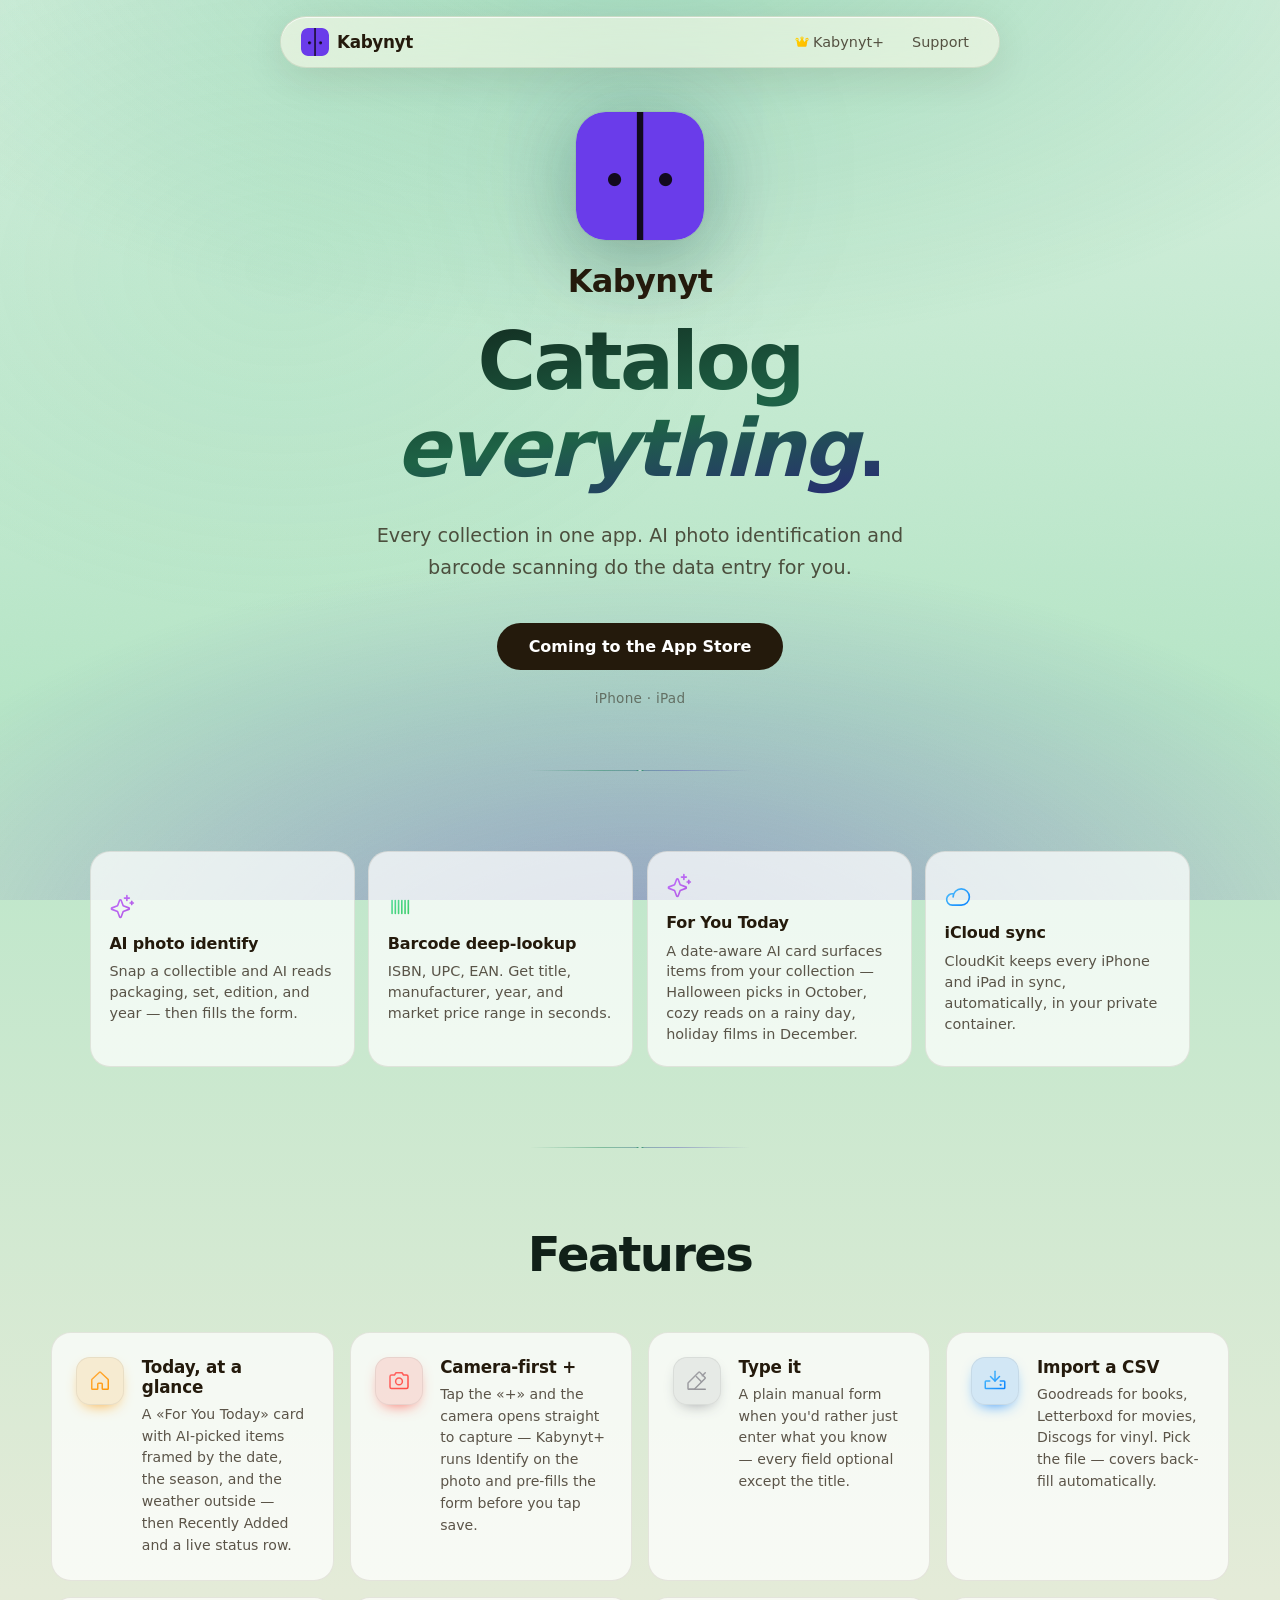
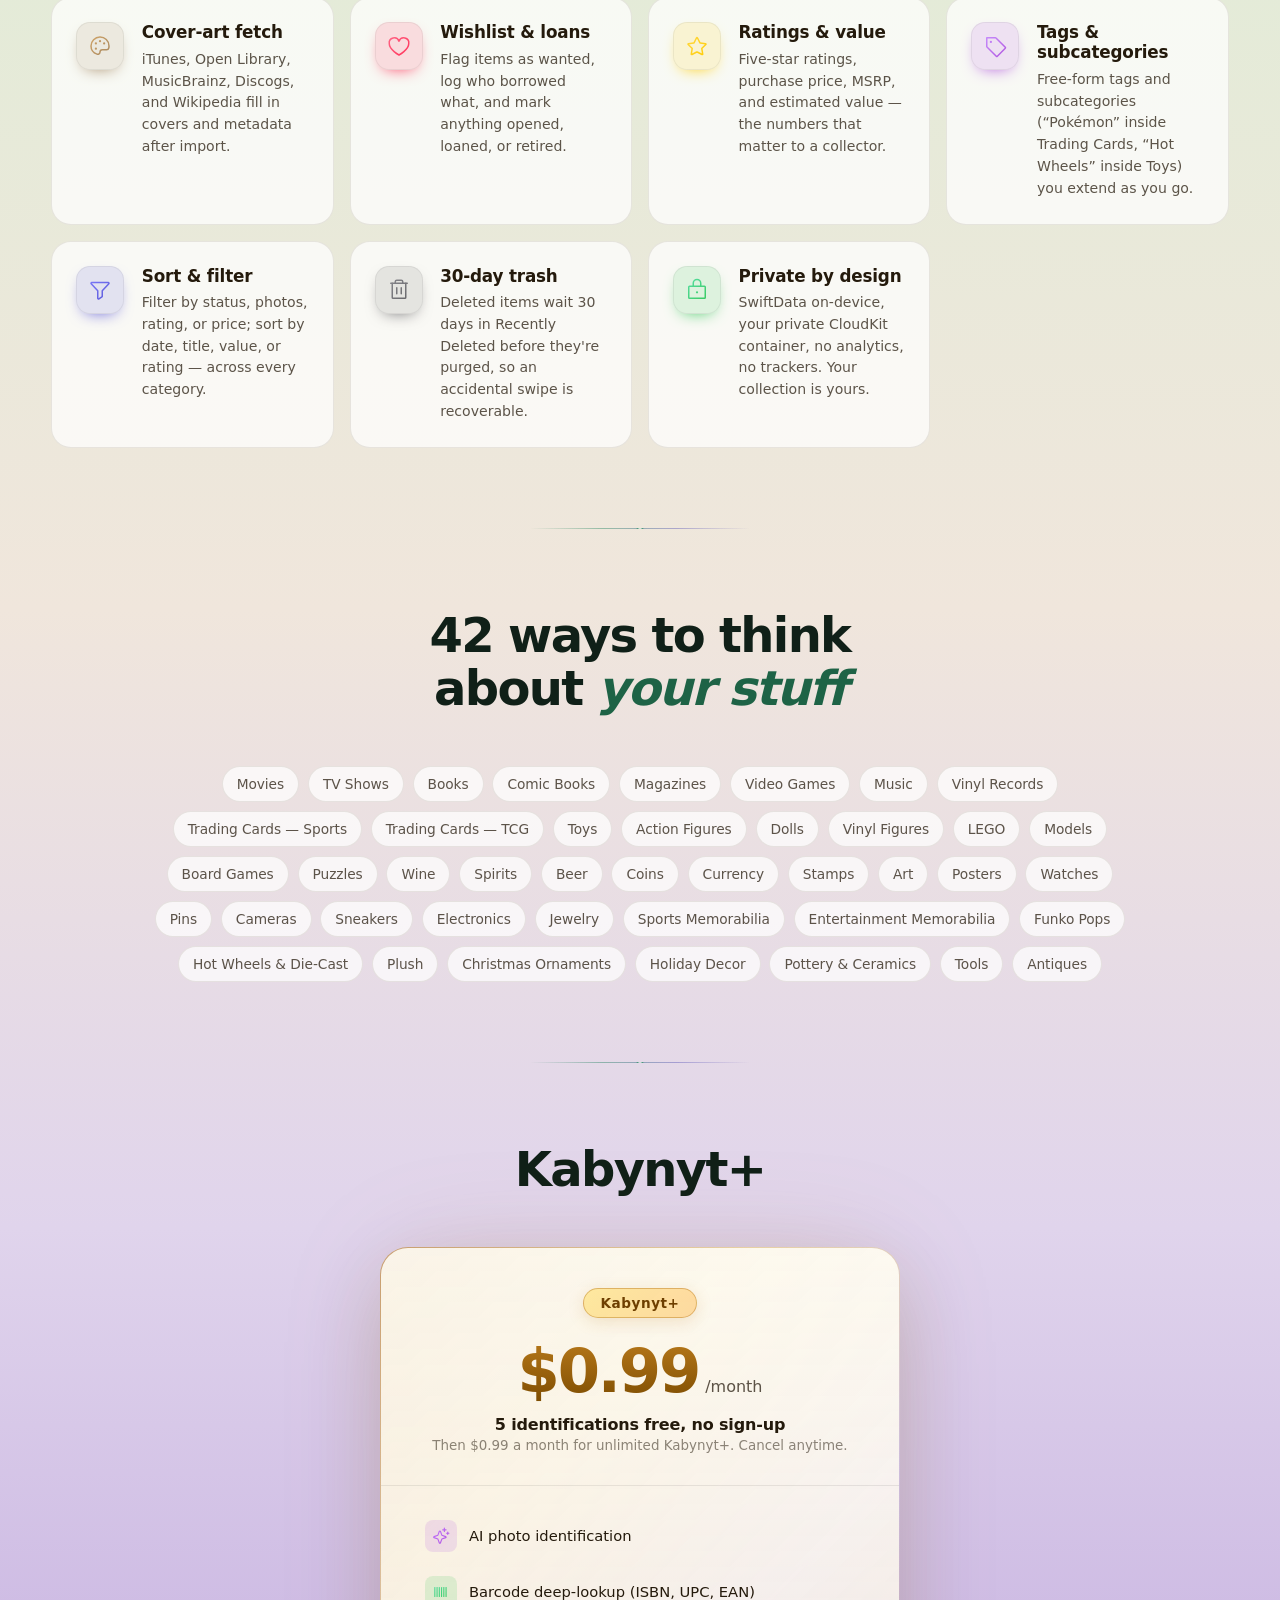
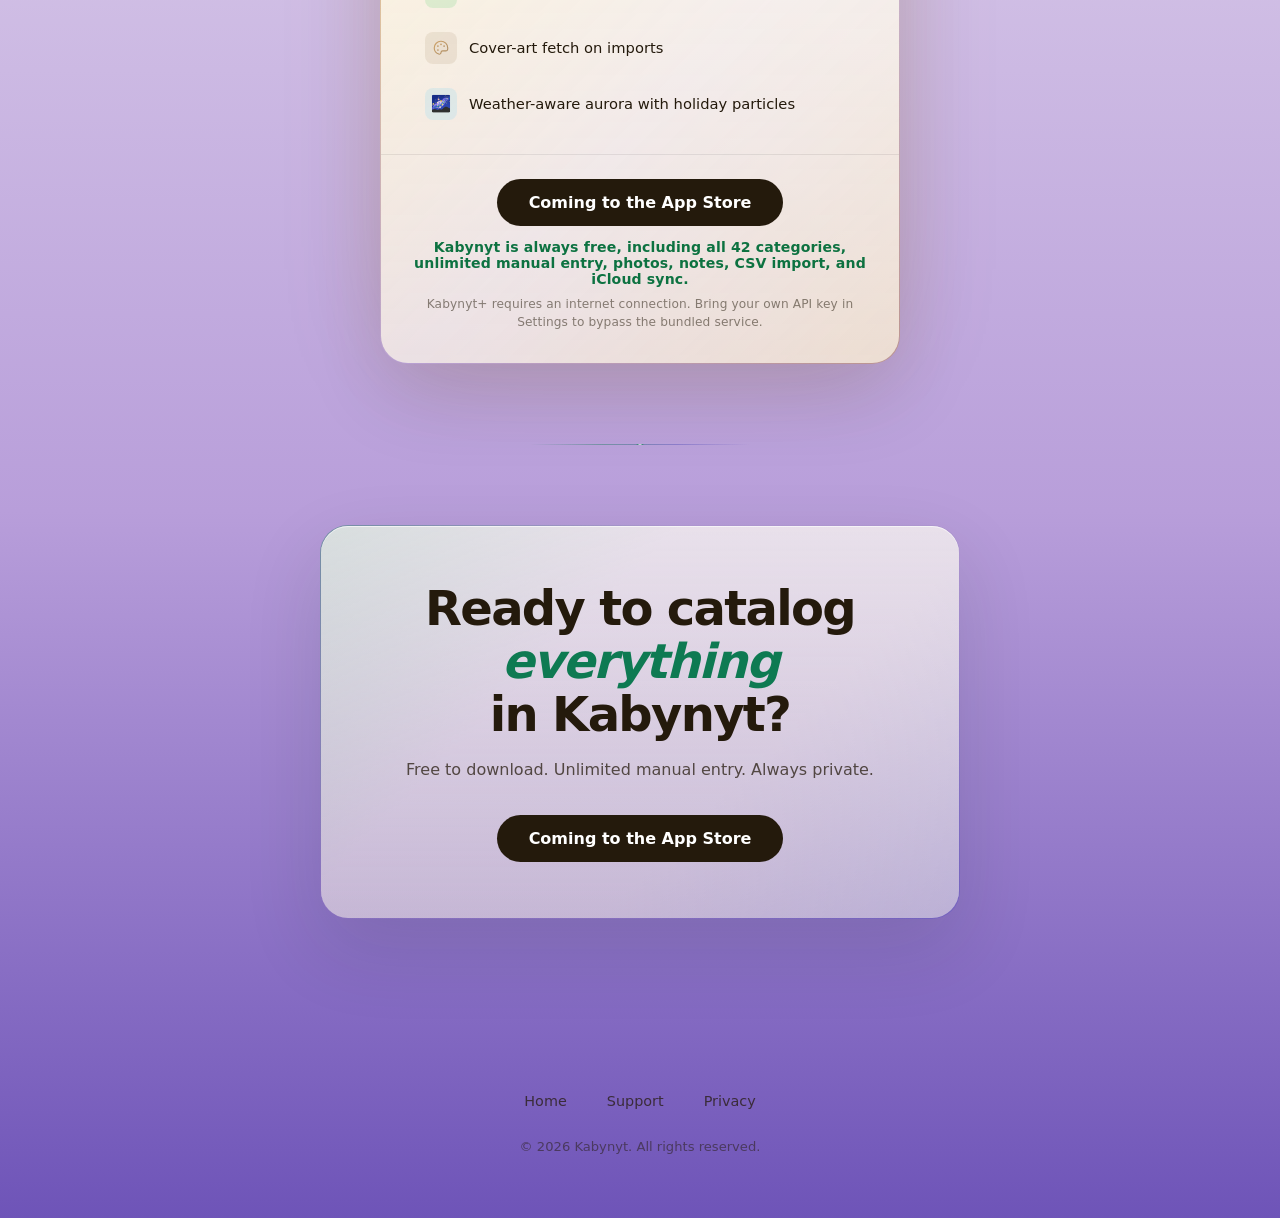
==== index.html @ a432d16b "Security: tighten CSP and add security.txt - CSP gains frame-ancestors 'none' (clickjacking) and   u" ====
<!DOCTYPE html>
<html lang="en">
<head>
    <meta charset="UTF-8">
    <meta name="viewport" content="width=device-width, initial-scale=1.0, viewport-fit=cover">
    <meta http-equiv="Content-Security-Policy" content="default-src 'self'; script-src 'self'; style-src 'self' 'unsafe-inline'; img-src 'self' data:; manifest-src 'self'; base-uri 'self'; form-action 'none'; object-src 'none'; frame-ancestors 'none'; upgrade-insecure-requests">
    <title>Kabynyt &middot; Universal Collectibles Tracker</title>
    <meta name="description" content="Catalog everything &mdash; trading cards, books, movies, wine, LEGO, watches, coins &mdash; in one app. AI photo identification, barcode scanning, iCloud sync across iPhone and iPad.">
    <meta property="og:type" content="website">
    <meta property="og:url" content="https://kabynyt.com/">
    <meta property="og:title" content="Kabynyt &middot; Universal Collectibles Tracker">
    <meta property="og:description" content="Catalog everything &mdash; trading cards, books, movies, wine, LEGO, watches, coins &mdash; in one app. AI photo identification, barcode scanning, iCloud sync across iPhone and iPad.">
    <meta property="og:image" content="https://kabynyt.com/assets/AppIcon.png">
    <meta property="og:locale" content="en_US">
    <meta name="twitter:card" content="summary_large_image">
    <meta name="twitter:title" content="Kabynyt &middot; Universal Collectibles Tracker">
    <meta name="twitter:description" content="Catalog everything &mdash; trading cards, books, movies, wine, LEGO, watches, coins &mdash; in one app.">
    <meta name="twitter:image" content="https://kabynyt.com/assets/AppIcon.png">
    <link rel="canonical" href="https://kabynyt.com/">
    <meta name="theme-color" content="#0a1838" media="(prefers-color-scheme: dark)">
    <meta name="theme-color" content="#f3ecde" media="(prefers-color-scheme: light)">
    <link rel="icon" type="image/png" sizes="32x32" href="/assets/favicon-32.png?v=5">
    <link rel="icon" type="image/png" sizes="16x16" href="/assets/favicon-16.png?v=5">
    <link rel="apple-touch-icon" sizes="180x180" href="/assets/favicon-180.png?v=5">
    <link rel="shortcut icon" href="/favicon.ico?v=5">
    <link rel="icon" type="image/png" sizes="512x512" href="/assets/favicon-512.png?v=5">
    <link rel="manifest" href="/manifest.json">
    <meta name="referrer" content="strict-origin-when-cross-origin">

    <link rel="stylesheet" href="/styles.css?v=5">
    <script type="application/ld+json">
    {
        "@context": "https://schema.org",
        "@type": "SoftwareApplication",
        "name": "Kabynyt",
        "applicationCategory": "UtilitiesApplication",
        "operatingSystem": "iOS 26",
        "offers": [
            {
                "@type": "Offer",
                "price": "0",
                "priceCurrency": "USD",
                "description": "Free tier with unlimited manual entry, 42 categories, photos, notes, CSV import, and iCloud sync"
            },
            {
                "@type": "Offer",
                "price": "0.99",
                "priceCurrency": "USD",
                "priceSpecification": {
                    "@type": "UnitPriceSpecification",
                    "billingDuration": "P1M"
                },
                "description": "Kabynyt+: unlimited AI photo identification and barcode deep-lookup"
            }
        ],
        "description": "Universal collectibles inventory tracker. Catalog everything &mdash; trading cards, books, movies, wine, LEGO, watches, coins &mdash; in one app, with AI photo identification, barcode deep-lookup, and iCloud sync.",
        "url": "https://kabynyt.com/",
        "image": "https://kabynyt.com/assets/AppIcon.png",
        "author": {
            "@type": "Person",
            "name": "Gregory Yuzik"
        },
        "inLanguage": "en"
    }
    </script>
</head>
<body>

<a href="#main" class="skip-link">Skip to content</a>

<!-- Nav -->
<header class="nav-wrap">
    <nav class="glass nav-bar" aria-label="Primary">
        <a href="/" class="nav-brand">
            <img src="/assets/AppIcon.png?v=5" alt="Kabynyt" class="nav-icon" width="28" height="28">
            <span>Kabynyt</span>
        </a>
        <div class="nav-links">
            <a href="#pricing" data-icon="crown">Kabynyt+</a>
            <a href="/support.html">Support</a>
        </div>
    </nav>
</header>

<main id="main">

<!-- Hero -->
<section class="hero" aria-labelledby="hero-title">
    <div class="hero-inner">
        <img src="/assets/AppIcon.png?v=5" alt="" class="hero-icon fade-up" style="--i:0" width="128" height="128" fetchpriority="high">
        <p class="hero-wordmark fade-up" style="--i:1">Kabynyt</p>
        <h1 id="hero-title" class="fade-up" style="--i:2">Catalog <em>everything</em>.</h1>
        <p class="hero-sub fade-up" style="--i:3">Every collection in one app. AI photo identification and barcode scanning do the data entry for you.</p>
        <span class="glass-btn fade-up" style="--i:4" role="text" aria-label="Coming soon to the App Store">Coming to the App Store</span>
        <p class="hero-devices fade-up" style="--i:5">iPhone &middot; iPad</p>
    </div>
</section>

<hr class="divider" aria-hidden="true">

<!-- Highlights -->
<section class="section whats-new" aria-label="Highlights">
    <div class="wrap">
        <div class="whats-new-grid">
            <div class="glass wn-card fade-up" style="--i:0">
                <span class="wn-icon" style="--c:#af52de" aria-hidden="true">✨</span>
                <h3>AI photo identify</h3>
                <p>Snap a collectible and AI reads packaging, set, edition, and year &mdash; then fills the form.</p>
            </div>
            <div class="glass wn-card fade-up" style="--i:1">
                <span class="wn-icon" style="--c:#34c759" aria-hidden="true">📊</span>
                <h3>Barcode deep-lookup</h3>
                <p>ISBN, UPC, EAN. Get title, manufacturer, year, and market price range in seconds.</p>
            </div>
            <div class="glass wn-card fade-up" style="--i:2">
                <span class="wn-icon" style="--c:#af52de" aria-hidden="true">✨</span>
                <h3>For You Today</h3>
                <p>A date-aware AI card surfaces items from your collection &mdash; Halloween picks in October, cozy reads on a rainy day, holiday films in December.</p>
            </div>
            <div class="glass wn-card fade-up" style="--i:3">
                <span class="wn-icon" style="--c:#5ac8fa" aria-hidden="true">☁️</span>
                <h3>iCloud sync</h3>
                <p>CloudKit keeps every iPhone and iPad in sync, automatically, in your private container.</p>
            </div>
        </div>
    </div>
</section>

<hr class="divider" aria-hidden="true">

<!-- Features -->
<section class="section" id="features" aria-labelledby="features-title">
    <div class="wrap">
        <div class="sec-head fade-up">
            <h2 id="features-title" class="sec-title">Features</h2>
        </div>
        <div class="features-grid">
            <div class="glass feature-card fade-up" style="--i:0">
                <span class="feature-icon" style="--c:#ff9500;--bg:rgba(255,149,0,.14)" aria-hidden="true">🏠</span>
                <div class="feature-text">
                    <h3>Today, at a glance</h3>
                    <p>A &laquo;For You Today&raquo; card with AI-picked items framed by the date, the season, and the weather outside &mdash; then Recently Added and a live status row.</p>
                </div>
            </div>
            <div class="glass feature-card fade-up" style="--i:1">
                <span class="feature-icon" style="--c:#ff453a;--bg:rgba(255,69,58,.14)" aria-hidden="true">📸</span>
                <div class="feature-text">
                    <h3>Camera-first +</h3>
                    <p>Tap the &laquo;+&raquo; and the camera opens straight to capture &mdash; Kabynyt+ runs Identify on the photo and pre-fills the form before you tap save.</p>
                </div>
            </div>
            <div class="glass feature-card fade-up" style="--i:2">
                <span class="feature-icon" style="--c:#8e8e93;--bg:rgba(142,142,147,.14)" aria-hidden="true">✏️</span>
                <div class="feature-text">
                    <h3>Type it</h3>
                    <p>A plain manual form when you'd rather just enter what you know &mdash; every field optional except the title.</p>
                </div>
            </div>
            <div class="glass feature-card fade-up" style="--i:3">
                <span class="feature-icon" style="--c:#007aff;--bg:rgba(0,122,255,.14)" aria-hidden="true">📥</span>
                <div class="feature-text">
                    <h3>Import a CSV</h3>
                    <p>Goodreads for books, Letterboxd for movies, Discogs for vinyl. Pick the file &mdash; covers back-fill automatically.</p>
                </div>
            </div>
            <div class="glass feature-card fade-up" style="--i:4">
                <span class="feature-icon" style="--c:#a2845e;--bg:rgba(162,132,94,.14)" aria-hidden="true">🎨</span>
                <div class="feature-text">
                    <h3>Cover-art fetch</h3>
                    <p>iTunes, Open Library, MusicBrainz, Discogs, and Wikipedia fill in covers and metadata after import.</p>
                </div>
            </div>
            <div class="glass feature-card fade-up" style="--i:5">
                <span class="feature-icon" style="--c:#ff2d55;--bg:rgba(255,45,85,.14)" aria-hidden="true">❤️</span>
                <div class="feature-text">
                    <h3>Wishlist &amp; loans</h3>
                    <p>Flag items as wanted, log who borrowed what, and mark anything opened, loaned, or retired.</p>
                </div>
            </div>
            <div class="glass feature-card fade-up" style="--i:6">
                <span class="feature-icon" style="--c:#ffcc00;--bg:rgba(255,204,0,.14)" aria-hidden="true">⭐</span>
                <div class="feature-text">
                    <h3>Ratings &amp; value</h3>
                    <p>Five-star ratings, purchase price, MSRP, and estimated value &mdash; the numbers that matter to a collector.</p>
                </div>
            </div>
            <div class="glass feature-card fade-up" style="--i:7">
                <span class="feature-icon" style="--c:#af52de;--bg:rgba(175,82,222,.14)" aria-hidden="true">🏷️</span>
                <div class="feature-text">
                    <h3>Tags &amp; subcategories</h3>
                    <p>Free-form tags and subcategories (&ldquo;Pok&eacute;mon&rdquo; inside Trading Cards, &ldquo;Hot Wheels&rdquo; inside Toys) you extend as you go.</p>
                </div>
            </div>
            <div class="glass feature-card fade-up" style="--i:8">
                <span class="feature-icon" style="--c:#5856d6;--bg:rgba(88,86,214,.14)" aria-hidden="true">🔍</span>
                <div class="feature-text">
                    <h3>Sort &amp; filter</h3>
                    <p>Filter by status, photos, rating, or price; sort by date, title, value, or rating &mdash; across every category.</p>
                </div>
            </div>
            <div class="glass feature-card fade-up" style="--i:9">
                <span class="feature-icon" style="--c:#636366;--bg:rgba(99,99,102,.14)" aria-hidden="true">🗑️</span>
                <div class="feature-text">
                    <h3>30-day trash</h3>
                    <p>Deleted items wait 30 days in Recently Deleted before they're purged, so an accidental swipe is recoverable.</p>
                </div>
            </div>
            <div class="glass feature-card fade-up" style="--i:10">
                <span class="feature-icon" style="--c:#34c759;--bg:rgba(52,199,89,.14)" aria-hidden="true">🔐</span>
                <div class="feature-text">
                    <h3>Private by design</h3>
                    <p>SwiftData on-device, your private CloudKit container, no analytics, no trackers. Your collection is yours.</p>
                </div>
            </div>
        </div>
    </div>
</section>

<hr class="divider" aria-hidden="true">

<!-- Categories -->
<section class="section" aria-labelledby="categories-title">
    <div class="wrap">
        <div class="sec-head fade-up">
            <h2 id="categories-title" class="sec-title">42 ways to think about <em>your stuff</em></h2>
        </div>
        <div class="categories fade-up" aria-label="Supported collectible categories">
            <span class="category-chip">Movies</span>
            <span class="category-chip">TV Shows</span>
            <span class="category-chip">Books</span>
            <span class="category-chip">Comic Books</span>
            <span class="category-chip">Magazines</span>
            <span class="category-chip">Video Games</span>
            <span class="category-chip">Music</span>
            <span class="category-chip">Vinyl Records</span>
            <span class="category-chip">Trading Cards &mdash; Sports</span>
            <span class="category-chip">Trading Cards &mdash; TCG</span>
            <span class="category-chip">Toys</span>
            <span class="category-chip">Action Figures</span>
            <span class="category-chip">Dolls</span>
            <span class="category-chip">Vinyl Figures</span>
            <span class="category-chip">LEGO</span>
            <span class="category-chip">Models</span>
            <span class="category-chip">Board Games</span>
            <span class="category-chip">Puzzles</span>
            <span class="category-chip">Wine</span>
            <span class="category-chip">Spirits</span>
            <span class="category-chip">Beer</span>
            <span class="category-chip">Coins</span>
            <span class="category-chip">Currency</span>
            <span class="category-chip">Stamps</span>
            <span class="category-chip">Art</span>
            <span class="category-chip">Posters</span>
            <span class="category-chip">Watches</span>
            <span class="category-chip">Pins</span>
            <span class="category-chip">Cameras</span>
            <span class="category-chip">Sneakers</span>
            <span class="category-chip">Electronics</span>
            <span class="category-chip">Jewelry</span>
            <span class="category-chip">Sports Memorabilia</span>
            <span class="category-chip">Entertainment Memorabilia</span>
            <span class="category-chip">Funko Pops</span>
            <span class="category-chip">Hot Wheels &amp; Die-Cast</span>
            <span class="category-chip">Plush</span>
            <span class="category-chip">Christmas Ornaments</span>
            <span class="category-chip">Holiday Decor</span>
            <span class="category-chip">Pottery &amp; Ceramics</span>
            <span class="category-chip">Tools</span>
            <span class="category-chip">Antiques</span>
        </div>
    </div>
</section>

<hr class="divider" aria-hidden="true">

<!-- Pricing -->
<section id="pricing" class="section" aria-labelledby="pricing-title">
    <div class="wrap tc">
        <div class="sec-head fade-up">
            <h2 id="pricing-title" class="sec-title">Kabynyt+</h2>
        </div>
        <div class="glass price-card fade-up">
            <div class="price-head">
                <span class="price-badge">Kabynyt+</span>
                <div class="price-amt"><span class="price-num">$0.99</span><span class="price-per">/month</span></div>
                <p class="price-trial">5 identifications free, no sign-up</p>
                <p class="price-trial-sub">Then $0.99 a month for unlimited Kabynyt+. Cancel anytime.</p>
            </div>
            <ul class="price-list">
                <li style="--i:0"><span class="pl-ico" style="--c:#af52de;--bg:rgba(175,82,222,.15)" aria-hidden="true">✨</span><span>AI photo identification</span></li>
                <li style="--i:1"><span class="pl-ico" style="--c:#34c759;--bg:rgba(52,199,89,.15)" aria-hidden="true">📊</span><span>Barcode deep-lookup (ISBN, UPC, EAN)</span></li>
                <li style="--i:2"><span class="pl-ico" style="--c:#a2845e;--bg:rgba(162,132,94,.15)" aria-hidden="true">🎨</span><span>Cover-art fetch on imports</span></li>
                <li style="--i:3"><span class="pl-ico" style="--c:#5ac8fa;--bg:rgba(90,200,250,.15)" aria-hidden="true">🌌</span><span>Weather-aware aurora with holiday particles</span></li>
            </ul>
            <div class="price-foot">
                <span class="glass-btn" role="text" aria-label="Coming soon to the App Store">Coming to the App Store</span>
                <p class="price-note">Kabynyt is always free, including all 42 categories, unlimited manual entry, photos, notes, CSV import, and iCloud sync.</p>
                <p class="price-fineprint">Kabynyt+ requires an internet connection. Bring your own API key in Settings to bypass the bundled service.</p>
            </div>
        </div>
    </div>
</section>

<hr class="divider" aria-hidden="true">

<!-- Bottom CTA -->
<section class="bottom-cta" aria-label="Get Kabynyt">
    <div class="wrap">
        <div class="cta-panel fade-up">
            <h2>Ready to catalog <em>everything</em> in Kabynyt?</h2>
            <p>Free to download. Unlimited manual entry. Always private.</p>
            <span class="glass-btn" role="text" aria-label="Coming soon to the App Store">Coming to the App Store</span>
        </div>
    </div>
</section>

</main>

<!-- Footer -->
<footer class="foot">
    <div class="wrap tc">
        <div class="foot-links">
            <a href="/">Home</a>
            <a href="/support.html">Support</a>
            <a href="/privacy.html">Privacy</a>
        </div>
        <p class="foot-copy">&copy; 2026 Kabynyt. All rights reserved.</p>
    </div>
</footer>

<script src="/reveal.js?v=5"></script>
<script src="/icons.js?v=5"></script>
</body>
</html>
---- styles.css ----
/* ═══════════════════════════════════════════
   KLOSYT — Aurora Glass
   Dark navy base + one static gradient halo at the top and a single
   fixed aurora wash behind content. Pure gradients (no filter:blur,
   no animation) — GPU-cheap and safe for iOS Safari scroll. Only the
   nav uses backdrop-filter; stacking many was what broke iOS
   compositor in PR #62/#63.
   ═══════════════════════════════════════════ */

*,*::before,*::after{margin:0;padding:0;box-sizing:border-box}

:root{
    --panel:rgba(255,255,255,.045);
    --panel-hover:rgba(255,255,255,.085);
    --border:rgba(255,255,255,.1);
    --border-hover:rgba(255,255,255,.22);
    --text-1:#fff;
    --text-2:rgba(255,255,255,.78);
    --text-3:rgba(255,255,255,.55);
    --accent-color:#5be0a8;
    --accent-warm:#6e48d6;
    --radius:20px;
    --radius-lg:28px;
    --ease:cubic-bezier(.16,1,.3,1);
    /* SF Pro Display for marketing-scale titles so the site reads as a
       first-party extension of the app (which uses San Francisco throughout).
       `-apple-system` and `BlinkMacSystemFont` resolve to SF on every Apple
       device; `system-ui` catches Linux/Windows system UIs; generic sans-serif
       is the final fallback. Display gets heavier weights and tighter
       tracking applied at the rule level. */
    --font-display:-apple-system,BlinkMacSystemFont,"SF Pro Display","SF Pro Text",system-ui,"Segoe UI",sans-serif;
    --font-body:-apple-system,BlinkMacSystemFont,"SF Pro Display","SF Pro Text",system-ui,sans-serif;
    color-scheme:dark light;
}

/* Base painted on <html>: fills Safari's chrome, overscroll zone, and
   safe-area insets uniformly. Layered gradient gives the hero a soft
   sky halo that fades into flat navy by ~70vh. */
html{
    background:#141038;
    /* Continuous green → green-tinted dark → indigo-tinted dark → deep dark
       indigo. The middle stops are green- or purple-tinted (never neutral
       navy), so the gradient cannot read as "blue" anywhere along its length.
       The bottom now lands on a deep dark indigo (#1f1158) rather than the
       previous brighter violet — gives the bottom a real "midnight indigo"
       weight to match the new icon's vivid purple body. */
    background:
        linear-gradient(180deg,
            #0a2418 0%,
            #114a2e 14%,
            #103a26 28%,
            #181a2e 48%,
            #1d1448 62%,
            #261562 82%,
            #1f1158 100%
        );
}
@media(prefers-reduced-motion:no-preference){html{scroll-behavior:smooth}}

body{
    font-family:var(--font-body);
    -webkit-font-smoothing:antialiased;
    color:var(--text-1);
    background:transparent;
    min-height:100svh;
    position:relative;
    overflow-x:hidden;
}

/* Aurora layer: two soft color washes as pure radial gradients.
   No filter:blur anywhere — the browser rasterizes these once.
   position:fixed keeps it behind scrolling content without inflating
   page height, and pointer-events:none keeps it out of hit-testing. */
body::before{
    content:'';
    position:fixed;
    inset:0;
    pointer-events:none;
    /* Viewport-fixed bloom: bright aurora-green glow at the top edge of the
       viewport, vivid violet glow at the bottom edge. Stays in view as you
       scroll, so the green and violet poles are always present rather than
       only visible at the very top or very bottom of the document. */
    background:
        radial-gradient(ellipse 1500px 800px at 50% -8%, rgba(46,225,140,.42) 0%, transparent 60%),
        radial-gradient(ellipse 700px 500px at 22% 30%, rgba(91,224,168,.12) 0%, transparent 70%),
        radial-gradient(ellipse 900px 600px at 78% 70%, rgba(110,72,210,.16) 0%, transparent 65%),
        radial-gradient(ellipse 1500px 800px at 50% 108%, rgba(80,52,180,.45) 0%, transparent 60%);
    z-index:0;
}
/* Noise overlay — breaks 8-bit gradient banding in the radial washes. Inline
   SVG data URI, no extra request. Kept pointer-events:none and z-index:0 so
   it never blocks interaction; very low opacity so it reads as atmospheric
   texture rather than grain. */
body::after{
    content:'';
    position:fixed;
    inset:0;
    pointer-events:none;
    z-index:0;
    opacity:.04;
    mix-blend-mode:overlay;
    background-image:url("data:image/svg+xml;utf8,<svg xmlns='http://www.w3.org/2000/svg' width='160' height='160'><filter id='n'><feTurbulence type='fractalNoise' baseFrequency='0.9' numOctaves='2' stitchTiles='stitch'/><feColorMatrix values='0 0 0 0 0  0 0 0 0 0  0 0 0 0 0  0 0 0 1 0'/></filter><rect width='100%' height='100%' filter='url(%23n)'/></svg>");
    background-size:160px 160px;
}
body > *{position:relative;z-index:1}

/* ── Skip to content ── */
.skip-link{
    position:absolute;top:-100%;left:50%;transform:translateX(-50%);
    padding:12px 24px;background:var(--text-1);color:#050508;
    border-radius:100px;font-weight:600;font-size:.9rem;
    text-decoration:none;z-index:200;transition:top .2s;
}
.skip-link:focus{top:16px}
@media(prefers-color-scheme:light){.skip-link{color:#fff}}

.sr-only{
    position:absolute;width:1px;height:1px;padding:0;margin:-1px;
    overflow:hidden;clip:rect(0,0,0,0);white-space:nowrap;border:0;
}

:focus-visible{outline:2px solid rgba(255,255,255,.85);outline-offset:2px;border-radius:8px}
@media(prefers-color-scheme:light){:focus-visible{outline-color:rgba(0,0,0,.85)}}

/* ── Panel utility (was .glass) ──
   Solid translucent fill + hairline border. No backdrop-filter here:
   native scroll stays smooth even with many panels. */
.glass{
    background:var(--panel);
    border:1px solid var(--border);
}

/* ── Layout ── */
.wrap{
    width:100%;max-width:1440px;margin:0 auto;
    padding-left:max(1.5rem,4vw,env(safe-area-inset-left));
    padding-right:max(1.5rem,4vw,env(safe-area-inset-right));
}
.section{padding:5rem 0}
.tc{text-align:center}

/* ── Nav ──
   The only backdrop-filter element on the page. A single glass layer
   is cheap on the compositor; the 12-element version in PR #62 was
   what broke iOS scroll. @supports fallback keeps a solid navy tint
   for browsers without backdrop-filter. */
.nav-wrap{
    position:fixed;top:calc(env(safe-area-inset-top) + 16px);left:0;width:100%;
    display:flex;justify-content:center;z-index:100;
    padding-left:env(safe-area-inset-left);
    padding-right:env(safe-area-inset-right);
    pointer-events:none;
}
.nav-bar{
    pointer-events:auto;
    width:90%;max-width:720px;height:52px;
    border-radius:100px;
    background:rgba(255,255,255,.07);
    backdrop-filter:blur(40px) saturate(1.6);
    -webkit-backdrop-filter:blur(40px) saturate(1.6);
    border:1px solid rgba(255,255,255,.14);
    box-shadow:0 10px 40px rgba(0,0,0,.25), inset 0 1px 0 rgba(255,255,255,.08);
    display:flex;justify-content:space-between;align-items:center;
    padding:0 1.25rem;
    transition:background .3s var(--ease),border-color .3s var(--ease);
    overflow:visible;
}
.nav-bar:hover{background:rgba(255,255,255,.1);border-color:rgba(255,255,255,.2)}
@supports not ((backdrop-filter:blur(1px)) or (-webkit-backdrop-filter:blur(1px))){
    .nav-bar{background:rgba(10,24,56,.92)}
    .nav-bar:hover{background:rgba(14,32,72,.98)}
}

.nav-brand{
    display:flex;align-items:center;gap:8px;
    text-decoration:none;color:var(--text-1);
    font-weight:700;font-size:1.05rem;letter-spacing:-.02em;
}
.nav-icon{height:28px;width:28px;border-radius:7px}

.nav-links{display:flex;align-items:center;gap:.5rem;overflow:visible;flex-shrink:1;min-width:0}
.nav-links a{
    display:inline-flex;align-items:center;gap:4px;
    min-height:44px;padding:0 10px;
    text-decoration:none;color:var(--text-2);
    font-weight:500;font-size:.9rem;
    transition:color .2s;
}
.nav-links a:hover{color:var(--text-1)}
.nav-links a svg{flex-shrink:0}

/* ── Hero ── */
.hero{
    display:flex;align-items:center;justify-content:center;
    text-align:center;
    padding:calc(112px + env(safe-area-inset-top)) calc(1.5rem + env(safe-area-inset-right)) calc(64px + env(safe-area-inset-bottom)) calc(1.5rem + env(safe-area-inset-left));
}
.hero-inner{max-width:680px}
.hero-icon{
    width:128px;height:128px;border-radius:30px;
    /* Dual bloom — aurora green dominant with an indigo halo underneath so the
       page's green→indigo palette reads as intentional from the hero down. */
    box-shadow:
        0 30px 80px rgba(0,0,0,.45),
        0 0 110px rgba(52,199,89,.34),
        0 0 180px rgba(110,72,214,.20),
        0 0 0 1px rgba(255,255,255,.06);
    margin-bottom:2rem;
}
.hero h1{
    font-family:var(--font-display);
    font-size:clamp(2.8rem,7vw,5rem);
    /* Heavy weight + tight tracking is the Apple.com hero recipe. SF Pro
       Display has optical sizing baked in at these sizes, so heavy weights
       render crisply without going shouty. */
    font-weight:700;letter-spacing:-.035em;line-height:1.08;
    margin-bottom:1.25rem;
    padding-bottom:.1em;
    text-wrap:balance;
    font-feature-settings:"kern","liga","ss01";
    /* Gradient text wash — aurora green at mid, indigo at the tail so the title
       carries the same green→indigo arc as the page canvas. */
    background:linear-gradient(170deg,#fff 0%,#b8eed4 55%,#a890ea 100%);
    -webkit-background-clip:text;
    background-clip:text;
    color:transparent;
    -webkit-text-fill-color:transparent;
}
.hero h1 em{font-style:italic;font-weight:600}
@supports not ((-webkit-background-clip:text) or (background-clip:text)){
    .hero h1{color:#fff;-webkit-text-fill-color:initial}
}
.hero-sub{
    font-size:clamp(1rem,2.2vw,1.2rem);
    color:var(--text-2);line-height:1.65;
    margin-bottom:2.5rem;
    max-width:44ch;margin-left:auto;margin-right:auto;
}
.badge-link{display:inline-block;transition:transform .2s,opacity .2s;opacity:.95}
.badge-link:hover{opacity:1;transform:translateY(-2px)}
.badge-img{height:48px}
.hero-devices{margin-top:1.25rem;font-size:.85rem;color:var(--text-3);font-weight:500;letter-spacing:.02em}

/* Brand wordmark sitting directly under the hero icon — like the app-label
   below an iOS home-screen icon, but scaled up for marketing. Sits tight to
   the icon (negative top margin offsets the icon's 2rem bottom), and leaves
   room above the tagline H1. */
.hero-wordmark{
    font-family:var(--font-display);
    font-size:clamp(1.5rem,3.4vw,2rem);
    font-weight:700;letter-spacing:-.02em;line-height:1.1;
    color:var(--text-1);
    margin-top:-.75rem;margin-bottom:1.25rem;
    text-wrap:balance;
}

/* ── Steps (support page Getting Started) ── */
.steps{display:flex;align-items:flex-start;padding:2.5rem;border-radius:var(--radius);gap:0}
.step{flex:1;display:flex;gap:1rem;align-items:flex-start;padding:0 1.5rem}
.step h3{font-size:1rem;font-weight:700;margin-bottom:.3rem;letter-spacing:-.01em}
.step p{font-size:.88rem;color:var(--text-2);line-height:1.5}
.step-n{
    width:36px;height:36px;border-radius:50%;flex-shrink:0;
    display:flex;align-items:center;justify-content:center;
    font-weight:700;font-size:.95rem;
    background:rgba(0,122,255,.18);color:#7fb6ff;
    border:1px solid rgba(0,122,255,.3);
    box-shadow:0 0 24px rgba(0,122,255,.18);
}
.step-div{width:1px;height:56px;flex-shrink:0;align-self:center;background:var(--border)}

/* ── Section divider — a centered glint; signature flourish. ── */
.divider,hr.divider{
    width:100%;max-width:220px;height:1px;
    margin:0 auto;border:0;
    background:linear-gradient(90deg,transparent,rgba(52,199,89,.65),rgba(110,72,214,.6),transparent);
    opacity:.9;
    position:relative;
}
.divider::after{
    content:'';
    position:absolute;left:50%;top:50%;
    width:7px;height:7px;border-radius:50%;
    transform:translate(-50%,-50%);
    background:radial-gradient(circle,#fff 0%,rgba(91,224,168,.9) 55%,rgba(91,224,168,0) 100%);
    box-shadow:0 0 14px rgba(52,199,89,.7),0 0 28px rgba(110,72,214,.32);
}

/* ── Section title (editorial eyebrow + serif headline) ── */
.sec-head{
    text-align:center;
    margin:0 auto 3rem;
    max-width:680px;
    padding:0 1rem;
}
.sec-eyebrow{
    display:inline-flex;align-items:center;gap:10px;
    font-family:var(--font-body);
    font-size:.72rem;font-weight:600;
    letter-spacing:.22em;text-transform:uppercase;
    color:var(--text-3);
    margin-bottom:1rem;
}
.sec-eyebrow::before,.sec-eyebrow::after{
    content:'';width:28px;height:1px;
    background:linear-gradient(90deg,transparent,var(--accent-color),transparent);
    opacity:.65;
}
.sec-eyebrow .num{
    font-family:var(--font-display);
    font-style:italic;font-weight:600;
    font-size:1rem;letter-spacing:-.01em;
    color:var(--accent-color);
    text-transform:none;
}
.sec-title{
    font-family:var(--font-display);
    font-size:clamp(2rem,4.5vw,3.2rem);
    font-weight:700;letter-spacing:-.035em;line-height:1.1;
    text-wrap:balance;
    color:var(--text-1);
    text-align:center;
    margin:0 auto 2.5rem;
    padding-bottom:.08em;
    font-feature-settings:"kern","liga","ss01";
}
.sec-title em{font-style:italic;font-weight:600;color:var(--accent-color)}
/* Inside .sec-head the eyebrow+title are spaced together — drop the default
   bottom margin so the pairing is tight. */
.sec-head .sec-title{margin-bottom:0}
/* Support page H1 gets the hero-style gradient wash. */
h1.sec-title{
    font-size:clamp(2.5rem,6vw,4rem);
    background:linear-gradient(170deg,#fff 0%,#cfe2ff 55%,#ffe8a8 100%);
    -webkit-background-clip:text;background-clip:text;
    color:transparent;-webkit-text-fill-color:transparent;
    margin-bottom:1rem;
}
.sec-kicker{
    margin-top:.75rem;
    color:var(--text-2);
    font-size:1rem;line-height:1.6;
    max-width:52ch;margin-left:auto;margin-right:auto;
}

/* ── Bottom CTA — framed panel, differentiated from hero ── */
.bottom-cta{padding:5rem 0 6rem}
.cta-panel{
    max-width:640px;margin:0 auto;
    padding:3.5rem 2.5rem;
    border-radius:var(--radius-lg);
    text-align:center;
    /* Dual background-clip paints a subtle gradient frame: a translucent
       fill over padding-box, a mint→indigo sheen over border-box that mirrors
       the page canvas's green-to-indigo arc. */
    background:
        linear-gradient(rgba(255,255,255,.05),rgba(255,255,255,.02)) padding-box,
        linear-gradient(135deg,rgba(52,199,89,.45),rgba(255,255,255,.06) 35%,rgba(255,255,255,.06) 65%,rgba(110,72,214,.55)) border-box;
    border:1px solid transparent;
    box-shadow:0 30px 80px rgba(0,0,0,.35), inset 0 1px 0 rgba(255,255,255,.06);
}
.bottom-cta h2{
    font-family:var(--font-display);
    font-size:clamp(2rem,4.6vw,3rem);
    font-weight:700;letter-spacing:-.035em;line-height:1.1;
    margin-bottom:.85rem;
    padding-bottom:.08em;
    text-wrap:balance;
}
.bottom-cta h2 em{font-style:italic;font-weight:600;color:var(--accent-color)}
.bottom-cta p{
    color:var(--text-2);font-size:1rem;line-height:1.55;
    margin:0 auto 2rem;max-width:480px;
}

/* ── Section title (layout override — sizing + tracking come from the
   detailed rule above; this block just re-centers and restates size so
   cascade order is predictable) ── */
.sec-title{
    text-align:center;margin-bottom:3.5rem;
    font-size:clamp(2rem,4.5vw,3rem);
    font-weight:700;letter-spacing:-.035em;line-height:1.1;
}

/* ── What's New ribbon (4-up strip under the hero) ── */
.whats-new .sec-head{
    display:flex;flex-direction:column;align-items:center;gap:.9rem;
}
.whats-new-badge{
    display:inline-block;
    padding:.3rem .7rem;border-radius:999px;
    font-family:var(--font-body);
    font-size:.72rem;font-weight:700;letter-spacing:.12em;
    text-transform:uppercase;
    color:#ffcc00;background:rgba(255,204,0,.12);
    border:1px solid rgba(255,204,0,.28);
}
.whats-new-grid{
    display:grid;grid-template-columns:repeat(2,1fr);
    gap:.85rem;max-width:1100px;margin:0 auto;
}
@media(min-width:900px){
    .whats-new-grid{grid-template-columns:repeat(4,1fr)}
}
.wn-card{
    padding:1.3rem 1.15rem;border-radius:var(--radius);
    display:flex;flex-direction:column;gap:.55rem;
    /* justify-content:center so a short description (e.g. "Share Tab" at
       15 words) doesn't leave empty space below while its row neighbors
       — which stretch the card to match row height — run twice as long. */
    justify-content:center;
    --card-accent:var(--c, rgba(255,255,255,.22));
    transition:background .3s var(--ease),border-color .3s var(--ease),transform .3s var(--ease),box-shadow .3s var(--ease);
}
.wn-card:hover{
    background:var(--panel-hover);
    border-color:var(--border-hover);
    /* Matches .feature-card:hover translateY(-4px) — consistency when the
       eye travels between the two card grids stacked directly above and
       below each other. */
    transform:translateY(-4px);
    box-shadow:0 16px 40px rgba(0,0,0,.28), 0 0 50px -20px var(--card-accent);
}
.wn-icon{font-size:1.55rem;line-height:1;color:var(--c)}
.wn-card h3{font-size:1rem;font-weight:700;letter-spacing:-.01em}
.wn-card p{font-size:.9rem;color:var(--text-2);line-height:1.45}

/* ── Features grid ── */
.features-grid{
    display:grid;grid-template-columns:repeat(2,1fr);
    gap:1rem;max-width:960px;margin:0 auto;
}
@media(min-width:1100px){
    .features-grid{grid-template-columns:repeat(4,1fr);max-width:1280px}
}
.feature-card{
    display:flex;gap:1.1rem;align-items:flex-start;
    padding:1.5rem;border-radius:var(--radius);
    /* Per-card accent pulled from the inline `--c` the card already sets
       on its icon span; falls back to neutral if absent. */
    --card-accent:var(--c, rgba(255,255,255,.22));
    transition:background .3s var(--ease),border-color .3s var(--ease),transform .3s var(--ease),box-shadow .3s var(--ease);
}
.feature-card:hover{
    background:var(--panel-hover);
    border-color:var(--border-hover);
    transform:translateY(-4px);
    /* Colored halo matches the icon hue on each card. */
    box-shadow:0 20px 50px rgba(0,0,0,.3), 0 0 60px -20px var(--card-accent);
}
.feature-icon{
    width:48px;height:48px;border-radius:14px;flex-shrink:0;
    display:flex;align-items:center;justify-content:center;
    font-size:1.3rem;
    background:var(--bg);color:var(--c);
    box-shadow:inset 0 0 0 1px rgba(255,255,255,.1), 0 8px 20px -8px var(--c);
}
.feature-icon svg,.pl-ico svg,.card-ico svg{display:block}
/* Inline Apple logo in "Real-Time Apple Weather" inherits the parent text
   color via currentColor so it reads in both light (dark brown on cream)
   and dark (white on navy) modes. The JS builds the logo with a gradient
   fallback; this rule overrides the gradient stops to track text color. */
[data-i18n="pricing.weatherData"] svg stop{stop-color:currentColor}
.feature-text{min-width:0}
.feature-text h3{font-size:1.05rem;font-weight:700;margin-bottom:.4rem;letter-spacing:-.01em}
.feature-text p{font-size:.88rem;color:var(--text-2);line-height:1.55}

/* Legacy .card (support page FAQ cards) */
.card{
    padding:2rem;border-radius:var(--radius);
    --card-accent:var(--c, rgba(255,255,255,.22));
    transition:background .3s var(--ease),border-color .3s var(--ease),transform .3s var(--ease),box-shadow .3s var(--ease);
}
.card:hover{
    background:var(--panel-hover);
    border-color:var(--border-hover);
    transform:translateY(-4px);
    box-shadow:0 20px 50px rgba(0,0,0,.3), 0 0 60px -20px var(--card-accent);
}
.card-ico{
    width:48px;height:48px;border-radius:14px;
    display:flex;align-items:center;justify-content:center;
    font-size:1.25rem;margin-bottom:1.25rem;
    background:var(--bg);color:var(--c);
    box-shadow:inset 0 0 0 1px rgba(255,255,255,.1), 0 8px 20px -8px var(--c);
}
.card h3{font-size:1.05rem;font-weight:700;margin-bottom:.5rem;letter-spacing:-.01em}
.card p{font-size:.88rem;color:var(--text-2);line-height:1.55}

/* ── Pricing — premium card. Halo softened so the hero stays dominant,
   per-section gold-cyan balance now shared with hero icon bloom. ── */
.price-card{
    max-width:520px;width:100%;margin:0 auto;
    border-radius:var(--radius-lg);overflow:hidden;
    background:
        linear-gradient(rgba(255,255,255,.06),rgba(255,255,255,.03)) padding-box,
        linear-gradient(135deg,rgba(255,204,0,.55),rgba(255,149,0,.2) 30%,rgba(255,255,255,.08) 60%,rgba(255,204,0,.4)) border-box;
    border:1px solid transparent;
    /* Second shadow acts as a wide amber halo without needing a wrapper. */
    box-shadow:
        0 30px 80px rgba(0,0,0,.35),
        0 0 120px -20px rgba(255,204,0,.18);
    transition:transform .3s var(--ease),box-shadow .3s var(--ease);
}
.price-card:hover{
    transform:translateY(-3px);
    box-shadow:
        0 40px 100px rgba(0,0,0,.45),
        0 0 140px -20px rgba(255,204,0,.3);
}
.price-head{padding:2.5rem 2rem 2rem;text-align:center;border-bottom:1px solid var(--border)}
.price-badge{
    display:inline-flex;align-items:center;gap:6px;
    padding:6px 16px;
    background:linear-gradient(135deg,rgba(255,204,0,.22),rgba(255,149,0,.18));
    border:1px solid rgba(255,204,0,.4);
    border-radius:100px;font-size:.85rem;font-weight:700;
    color:#ffd84a;letter-spacing:.04em;margin-bottom:1.25rem;
    box-shadow:0 4px 16px rgba(255,204,0,.18);
}
.price-amt{display:flex;align-items:baseline;justify-content:center;gap:6px;margin-bottom:.5rem}
.price-num{
    font-family:var(--font-display);
    font-size:3.8rem;font-weight:700;letter-spacing:-.035em;line-height:1.1;
    padding-bottom:.04em;
    font-feature-settings:"kern","liga","lnum","tnum";
    background:linear-gradient(180deg,#ffe27a 0%,#ffb000 100%);
    -webkit-background-clip:text;background-clip:text;
    color:transparent;
    -webkit-text-fill-color:transparent;
}
@supports not ((-webkit-background-clip:text) or (background-clip:text)){
    .price-num{color:#ffcc00;-webkit-text-fill-color:initial}
}
.price-per{font-size:1rem;color:var(--text-2);font-weight:500}
.price-trial{font-size:1rem;font-weight:600;color:var(--text-1);letter-spacing:-.01em}
.price-trial-sub{margin-top:.2rem;font-size:.84rem;color:var(--text-3)}
.price-list{list-style:none;padding:1.5rem 2rem;display:flex;flex-direction:column;gap:4px}
.price-list li{
    display:flex;align-items:center;gap:12px;
    padding:10px 12px;border-radius:12px;
    transition:background .15s;
}
.price-list li:hover{background:rgba(255,255,255,.04)}
.pl-ico{
    width:32px;height:32px;border-radius:8px;flex-shrink:0;
    display:flex;align-items:center;justify-content:center;
    font-size:1rem;background:var(--bg);color:var(--c);
}
.price-list li span:last-child{font-size:.92rem;font-weight:500}
.price-foot{padding:1.5rem 2rem 2rem;text-align:center;border-top:1px solid var(--border)}
.price-note{
    margin-top:.85rem;font-size:.88rem;font-weight:600;
    color:rgba(72,219,109,.95);
    letter-spacing:.01em;
}
.price-fineprint{
    margin-top:.55rem;font-size:.76rem;color:var(--text-3);
    line-height:1.45;letter-spacing:.01em;
}

/* ── Languages ── */
.lang-label{
    font-size:.78rem;color:var(--text-3);font-weight:700;
    text-transform:uppercase;letter-spacing:.12em;margin-bottom:1.25rem;
}
.lang-row{display:flex;flex-wrap:wrap;justify-content:center;gap:6px;max-width:680px;margin:0 auto;padding:0;list-style:none}
.lang-row li{display:contents}
.lang-row a{
    display:inline-flex;align-items:center;
    min-height:44px;padding:0 14px;
    background:var(--panel);border:1px solid var(--border);
    border-radius:100px;font-size:.78rem;color:var(--text-2);font-weight:500;
    text-decoration:none;
    transition:background .15s,color .15s,border-color .15s,transform .15s;
}
.lang-row a:hover{background:var(--panel-hover);color:var(--text-1);transform:translateY(-1px);border-color:var(--border-hover)}
.lang-row a.active{
    background:linear-gradient(135deg,rgba(90,200,250,.22),rgba(0,122,255,.18));
    border-color:rgba(90,200,250,.4);
    color:#fff;font-weight:700;
    box-shadow:0 4px 16px rgba(90,200,250,.18);
}

/* ── Legal / Support ── */
.legal-content{max-width:800px;margin:0 auto;display:flex;flex-direction:column;gap:1.25rem}
.legal-card{border-radius:var(--radius);padding:2rem}
.legal-card h2,.legal-card h3{font-size:1.15rem;font-weight:700;margin-bottom:.75rem}
.legal-card p{color:var(--text-2);line-height:1.7;font-size:.95rem}
.legal-card p+p{margin-top:.75rem}
.legal-card ul{color:var(--text-2);line-height:1.8;padding-left:1.5rem;margin-top:.5rem;font-size:.95rem}
.legal-card a{color:#5ac8fa}
.legal-table{width:100%;border-collapse:collapse;font-size:.88rem;color:var(--text-2);margin-top:.75rem}
.legal-table th{text-align:left;padding:8px 12px;color:var(--text-1);border-bottom:1px solid var(--border)}
.legal-table td{padding:8px 12px;border-bottom:1px solid rgba(255,255,255,.04)}
.faq-grid-2{display:grid;grid-template-columns:repeat(2,1fr);gap:1.25rem}

/* ── Footer ── */
.foot{padding:4rem 0 calc(4rem + env(safe-area-inset-bottom))}
.foot-links{display:flex;justify-content:center;gap:1rem;margin-bottom:1rem;flex-wrap:wrap}
.foot-links a{
    display:inline-flex;align-items:center;
    min-height:44px;padding:0 12px;
    color:var(--text-2);text-decoration:none;
    font-size:.9rem;font-weight:500;transition:color .2s;
}
.foot-links a:hover{color:var(--text-1)}
.foot-copy{color:var(--text-3);font-size:.82rem}

/* ── Scroll reveal ── */
.fade-up{
    opacity:0;transform:translateY(28px);
    transition:opacity .7s var(--ease),transform .7s var(--ease);
    transition-delay:calc(var(--i,0) * 70ms);
}
.fade-up.in{opacity:1;transform:translateY(0)}
@media(scripting:none){.fade-up{opacity:1;transform:none;transition:none}}

/* ── Support page extras ── */
.glass-btn{
    display:inline-flex;align-items:center;justify-content:center;
    padding:14px 32px;font-size:1rem;font-weight:600;
    border-radius:100px;text-decoration:none;
    background:var(--text-1);color:#050508;
    transition:transform .2s,box-shadow .2s;
}
.glass-btn:hover{transform:scale(1.02);box-shadow:0 8px 30px rgba(255,255,255,.2)}
.troubleshoot-item summary{
    cursor:pointer;font-weight:600;font-size:1.05rem;
    padding:1rem 0;color:var(--text-1);list-style:none;
    display:flex;align-items:center;gap:.75rem;
    border-bottom:1px solid var(--border);
    transition:color .2s;
}
.troubleshoot-item summary::-webkit-details-marker{display:none}
.troubleshoot-item summary::before{content:'▸';font-size:.9rem;color:var(--text-3);transition:transform .2s}
.troubleshoot-item[open] summary::before{transform:rotate(90deg)}
.troubleshoot-item summary:hover{color:rgba(255,255,255,.9)}
.troubleshoot-answer{padding:.75rem 0 1.25rem 1.65rem;color:var(--text-2);font-size:.95rem;line-height:1.6}

/* ── Responsive ── */
@media(max-width:768px){
    .section{padding:3.5rem 0}
    .steps{flex-direction:column;padding:2rem;gap:0}
    .step{padding:1rem 0}
    .step-div{width:100%;height:1px;align-self:stretch}
    .features-grid{grid-template-columns:1fr;gap:.85rem}
    .whats-new-grid{grid-template-columns:1fr;gap:.7rem}
    .faq-grid-2{grid-template-columns:1fr}
    .legal-card{padding:1.5rem}
    .bottom-cta{padding:4rem 0 5rem}
    .cta-panel{padding:2.5rem 1.75rem}
    .nav-bar{width:94%;padding:0 1rem;height:48px}
    .nav-links{gap:.6rem}
    .nav-links a{font-size:.82rem}
}
@media(max-width:480px){
    .hero h1{font-size:2.4rem}
    .hero-icon{width:104px;height:104px;border-radius:24px;margin-bottom:1.5rem}
    .nav-brand span{font-size:.9rem}
    .nav-icon{height:24px;width:24px}
    .nav-bar{border-radius:22px;height:48px}
    .nav-links{gap:.4rem}
    .nav-links a{padding:0 8px}
    .wrap{padding-left:max(1rem,env(safe-area-inset-left));padding-right:max(1rem,env(safe-area-inset-right))}
    .feature-card{padding:1.25rem;gap:.9rem}
    .feature-icon{width:42px;height:42px}
    .card{padding:1.5rem}
    .section{padding:2.5rem 0}
    .price-card{border-radius:20px}
    .price-num{font-size:2.8rem}
    .cta-panel{padding:2rem 1.25rem;border-radius:20px}
    .divider{max-width:80px}
}

/* ── Light mode ── */
@media(prefers-color-scheme:light){
    :root{
        --panel:rgba(255,255,255,.72);
        --panel-hover:rgba(255,255,255,.92);
        --border:rgba(60,40,10,.1);
        --border-hover:rgba(60,40,10,.2);
        --text-1:#241a0c;
        --text-2:rgba(36,26,12,.74);
        --text-3:rgba(36,26,12,.52);
        --accent-color:#0e7a52;
        --accent-warm:#4a47b3;
    }
    /* Warm paper-white base with mint→indigo aurora gradient. The mint halo
       at top mirrors dark-mode's aurora green; the indigo wash at the bottom
       mirrors the dark-mode indigo finish. Pricing card stays gold for the
       premium-tier contrast moment. */
    html{
        /* Mirror of dark mode: continuous mint → cream → indigo-tinted →
           deeper indigo. Bottom stop pushed darker so light mode also reads
           as "dark indigo at the bottom" instead of pale lavender. */
        background:
            linear-gradient(180deg,
                #d6f0de 0%,
                #b8e6c8 16%,
                #e4ebd8 36%,
                #f0e6dc 50%,
                #e0d4ec 64%,
                #b89eda 84%,
                #6e54b8 100%
            );
    }
    body::before{
        background:
            radial-gradient(ellipse 1400px 700px at 50% -8%, rgba(20,160,96,.26) 0%, transparent 60%),
            radial-gradient(ellipse 700px 500px at 22% 30%, rgba(46,180,118,.08) 0%, transparent 70%),
            radial-gradient(ellipse 1400px 700px at 50% 108%, rgba(70,42,180,.38) 0%, transparent 60%);
    }
    .hero h1,h1.sec-title{
        background:linear-gradient(170deg,#102018 0%,#1e6346 55%,#2a217d 100%);
        -webkit-background-clip:text;background-clip:text;
        -webkit-text-fill-color:transparent;color:transparent;
    }
    .sec-title{color:#102018}
    .sec-title em{color:#1e6346}
    .sec-eyebrow{color:rgba(16,32,24,.58)}
    .sec-eyebrow .num{color:#1e6346}
    .sec-eyebrow::before,.sec-eyebrow::after{background:linear-gradient(90deg,transparent,rgba(14,122,82,.5),transparent)}
    .hero-icon{
        box-shadow:
            0 24px 64px rgba(16,32,24,.18),
            0 0 110px rgba(14,122,82,.20),
            0 0 180px rgba(74,71,179,.18),
            0 0 0 1px rgba(16,32,24,.05);
    }
    .nav-bar{background:rgba(255,249,235,.6);border:1px solid rgba(60,40,10,.1);box-shadow:0 10px 40px rgba(36,26,12,.1), inset 0 1px 0 rgba(255,255,255,.7)}
    .nav-bar:hover{background:rgba(255,249,235,.78)}
    @supports not ((backdrop-filter:blur(1px)) or (-webkit-backdrop-filter:blur(1px))){
        .nav-bar{background:rgba(243,236,222,.95)}
        .nav-bar:hover{background:rgba(243,236,222,.98)}
    }
    .price-badge{color:#6e3f00;background:linear-gradient(135deg,rgba(255,204,0,.32),rgba(255,149,0,.32));border:1px solid rgba(184,121,26,.45);box-shadow:0 4px 16px rgba(184,121,26,.18)}
    .price-num{background:linear-gradient(180deg,#b8791a 0%,#7a4a00 100%);-webkit-background-clip:text;background-clip:text;-webkit-text-fill-color:transparent;color:transparent}
    .price-card{
        background:
            linear-gradient(rgba(255,253,245,.9),rgba(255,249,235,.72)) padding-box,
            linear-gradient(135deg,rgba(184,121,26,.6),rgba(255,204,0,.3) 30%,rgba(60,40,10,.05) 60%,rgba(184,121,26,.4)) border-box;
        box-shadow:0 30px 80px rgba(60,40,10,.14), 0 0 120px -20px rgba(184,121,26,.18);
    }
    .price-card:hover{box-shadow:0 40px 100px rgba(60,40,10,.2), 0 0 140px -20px rgba(184,121,26,.28)}
    .cta-panel{
        background:
            linear-gradient(rgba(255,253,245,.72),rgba(255,249,235,.52)) padding-box,
            linear-gradient(135deg,rgba(14,122,82,.4),rgba(16,32,24,.05) 35%,rgba(16,32,24,.05) 65%,rgba(74,71,179,.4)) border-box;
        box-shadow:0 30px 80px rgba(16,32,24,.12), inset 0 1px 0 rgba(255,255,255,.6);
    }
    .feature-card:hover, .card:hover{
        box-shadow:0 16px 40px rgba(60,40,10,.12), 0 0 60px -20px var(--card-accent);
    }
    .divider,hr.divider{background:linear-gradient(90deg,transparent,rgba(14,122,82,.5),rgba(74,71,179,.5),transparent);opacity:.8}
    .divider::after{
        background:radial-gradient(circle,#fff 0%,rgba(14,122,82,.9) 55%,rgba(14,122,82,0) 100%);
        box-shadow:0 0 14px rgba(14,122,82,.55),0 0 28px rgba(74,71,179,.3);
    }
    .bottom-cta h2 em{color:#0e7a52}
    .step-n{background:rgba(0,122,255,.12);color:#007aff;border:1px solid rgba(0,122,255,.25);box-shadow:0 0 24px rgba(0,122,255,.12)}
    .glass-btn{background:var(--text-1);color:#fff}
    .glass-btn:hover{box-shadow:0 8px 30px rgba(0,0,0,.12)}
    .troubleshoot-item summary{border-bottom:1px solid rgba(0,0,0,.08)}
    .troubleshoot-item summary:hover{color:rgba(0,0,0,.85)}
    .price-list li:hover{background:rgba(0,0,0,.03)}
    .lang-row a{background:rgba(255,255,255,.7);border:1px solid rgba(0,0,0,.08)}
    .lang-row a:hover{background:rgba(255,255,255,.92);color:var(--text-1);border-color:rgba(0,0,0,.16)}
    .lang-row a.active{
        background:linear-gradient(135deg,rgba(0,122,255,.18),rgba(90,200,250,.14));
        border-color:rgba(0,122,255,.32);
        color:#003d8f;font-weight:700;
        box-shadow:0 4px 16px rgba(0,122,255,.12);
    }
    .price-note{color:rgba(0,108,56,.95)}
    .feature-icon,.card-ico{box-shadow:inset 0 0 0 1px rgba(0,0,0,.06), 0 6px 16px -8px var(--c)}
    .price-foot,.price-head{border-color:rgba(0,0,0,.08)}
}

/* ── Category chips (Kabynyt categories section) ── */
.categories{
    display:flex;flex-wrap:wrap;justify-content:center;gap:.55rem;
    max-width:980px;margin:0 auto;
}
.category-chip{
    display:inline-flex;align-items:center;
    min-height:36px;padding:0 14px;
    background:var(--panel);border:1px solid var(--border);
    border-radius:100px;
    font-size:.86rem;font-weight:500;color:var(--text-2);
    letter-spacing:-.005em;
    transition:background .2s,color .2s,border-color .2s,transform .2s;
}
.category-chip:hover{
    background:var(--panel-hover);color:var(--text-1);
    border-color:var(--border-hover);
    transform:translateY(-1px);
}

/* "Coming to the App Store" pill — uses .glass-btn as inert non-link */
span.glass-btn{cursor:default}
span.glass-btn:hover{transform:none;box-shadow:none}

/* ── Reduced motion ── */
@media(prefers-reduced-motion:reduce){
    .fade-up{opacity:1;transform:none;transition:none}
    .feature-card,.card,.price-card,.badge-link,.glass-btn,.nav-bar,.cta-panel,.category-chip{transition:none}
}
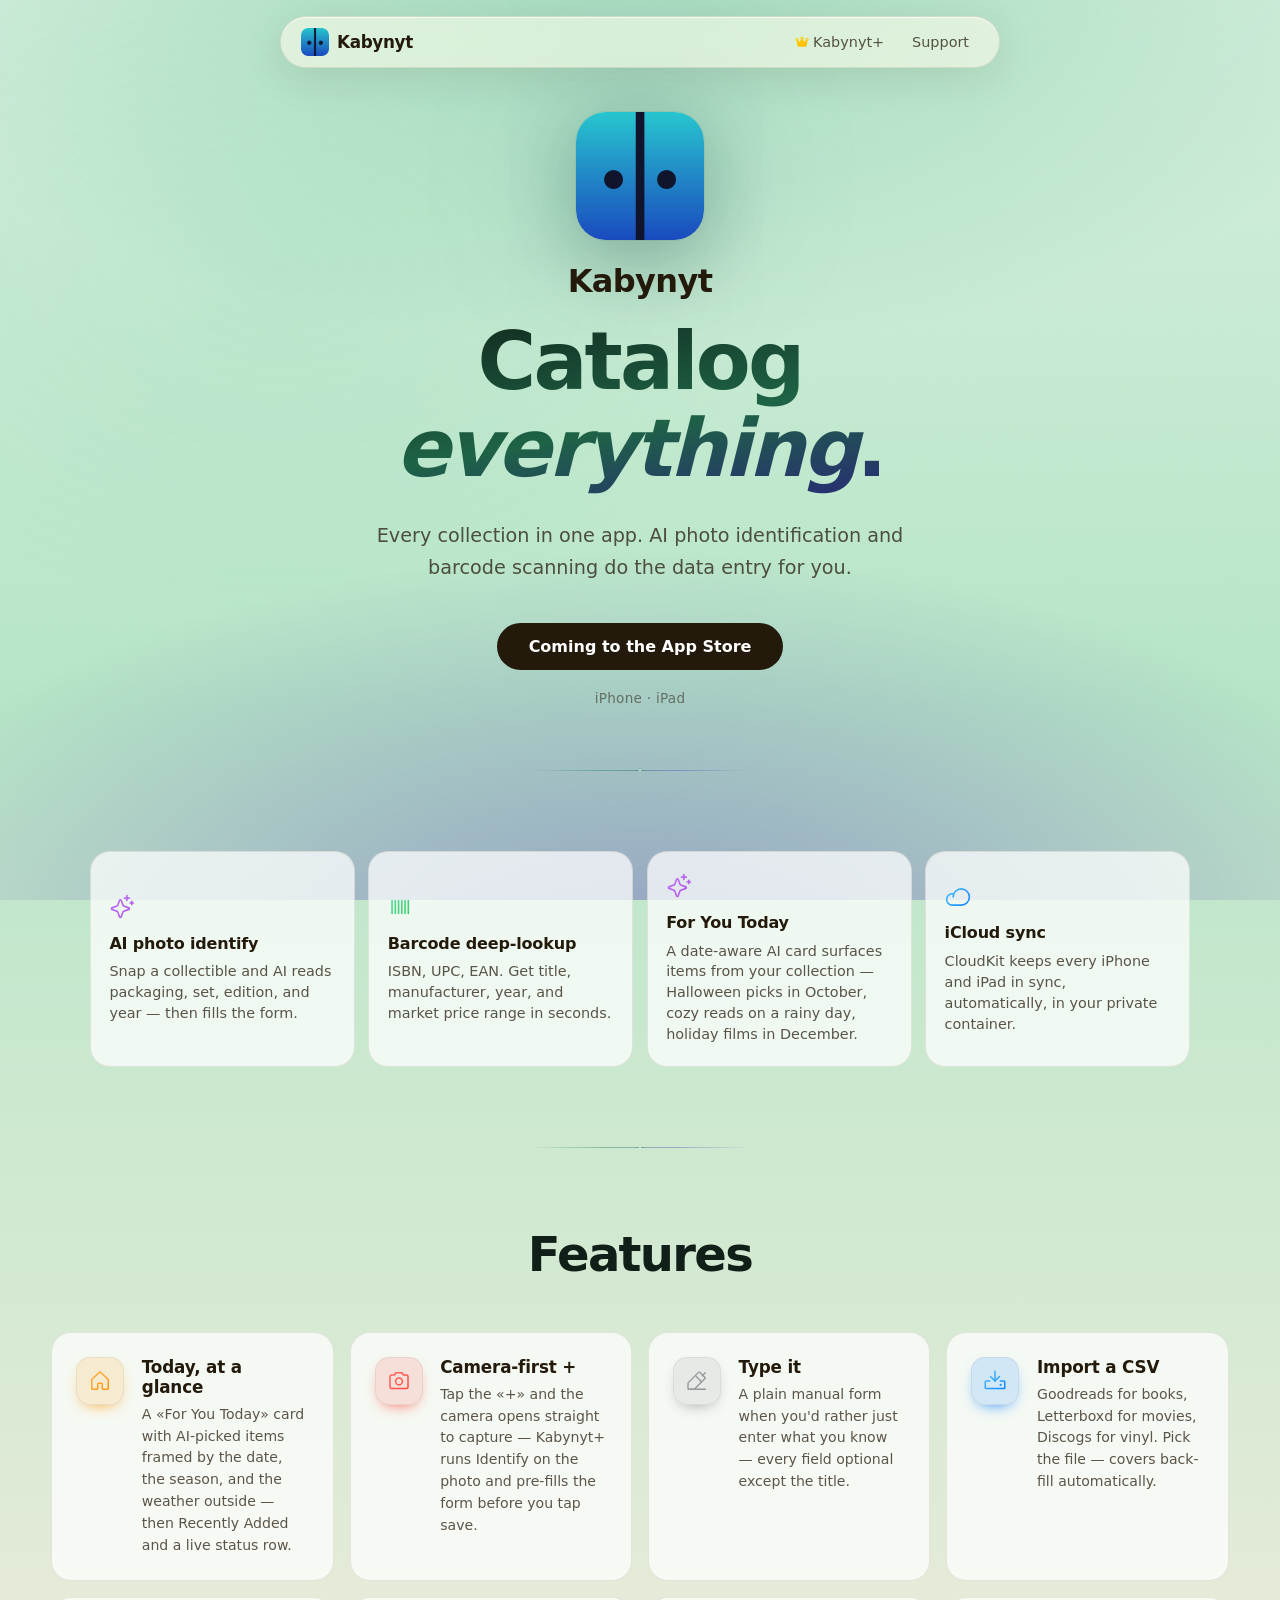
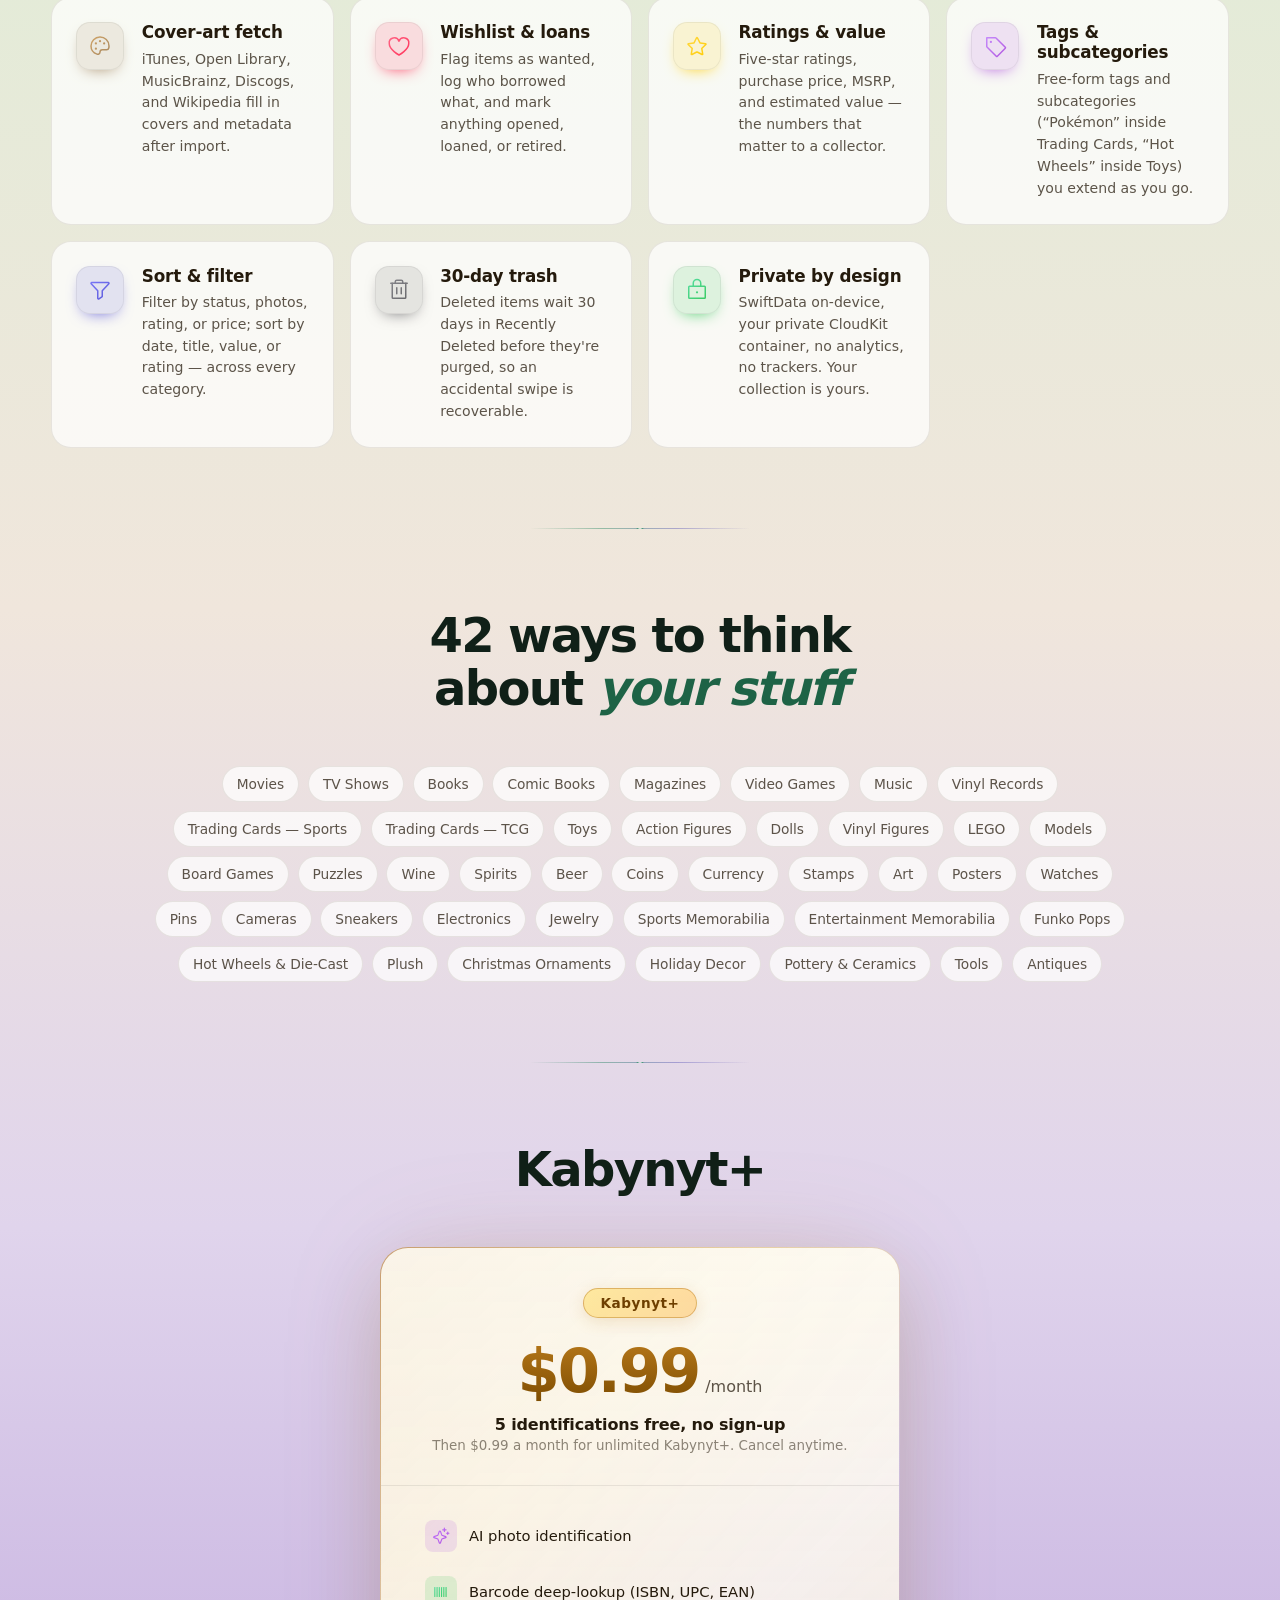
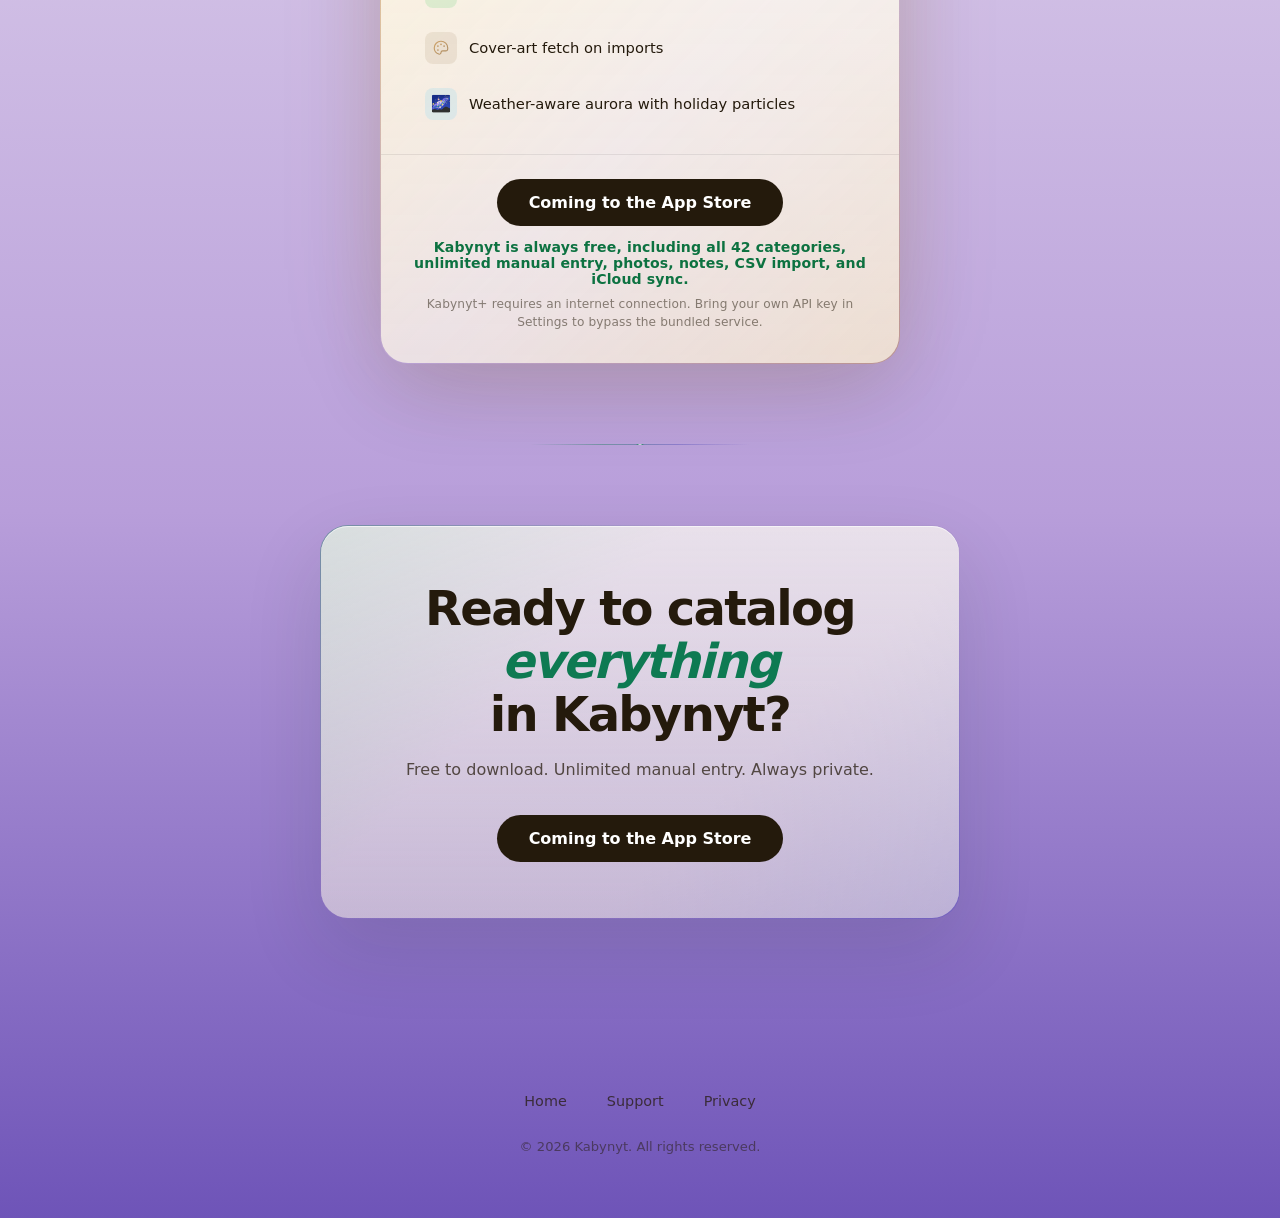
==== commit 723ab5da: "Redraw favicon as cyan→blue squircle matching iOS render Replaces the stale purple cabinet AppIcon.p" ====
--- a/index.html
+++ b/index.html
@@ -19,11 +19,11 @@
     <link rel="canonical" href="https://kabynyt.com/">
     <meta name="theme-color" content="#0a1838" media="(prefers-color-scheme: dark)">
     <meta name="theme-color" content="#f3ecde" media="(prefers-color-scheme: light)">
-    <link rel="icon" type="image/png" sizes="32x32" href="/assets/favicon-32.png?v=5">
-    <link rel="icon" type="image/png" sizes="16x16" href="/assets/favicon-16.png?v=5">
-    <link rel="apple-touch-icon" sizes="180x180" href="/assets/favicon-180.png?v=5">
-    <link rel="shortcut icon" href="/favicon.ico?v=5">
-    <link rel="icon" type="image/png" sizes="512x512" href="/assets/favicon-512.png?v=5">
+    <link rel="icon" type="image/png" sizes="32x32" href="/assets/favicon-32.png?v=6">
+    <link rel="icon" type="image/png" sizes="16x16" href="/assets/favicon-16.png?v=6">
+    <link rel="apple-touch-icon" sizes="180x180" href="/assets/favicon-180.png?v=6">
+    <link rel="shortcut icon" href="/favicon.ico?v=6">
+    <link rel="icon" type="image/png" sizes="512x512" href="/assets/favicon-512.png?v=6">
     <link rel="manifest" href="/manifest.json">
     <meta name="referrer" content="strict-origin-when-cross-origin">
 
@@ -72,7 +72,7 @@
 <header class="nav-wrap">
     <nav class="glass nav-bar" aria-label="Primary">
         <a href="/" class="nav-brand">
-            <img src="/assets/AppIcon.png?v=5" alt="Kabynyt" class="nav-icon" width="28" height="28">
+            <img src="/assets/AppIcon.png?v=6" alt="Kabynyt" class="nav-icon" width="28" height="28">
             <span>Kabynyt</span>
         </a>
         <div class="nav-links">
@@ -87,7 +87,7 @@
 <!-- Hero -->
 <section class="hero" aria-labelledby="hero-title">
     <div class="hero-inner">
-        <img src="/assets/AppIcon.png?v=5" alt="" class="hero-icon fade-up" style="--i:0" width="128" height="128" fetchpriority="high">
+        <img src="/assets/AppIcon.png?v=6" alt="" class="hero-icon fade-up" style="--i:0" width="128" height="128" fetchpriority="high">
         <p class="hero-wordmark fade-up" style="--i:1">Kabynyt</p>
         <h1 id="hero-title" class="fade-up" style="--i:2">Catalog <em>everything</em>.</h1>
         <p class="hero-sub fade-up" style="--i:3">Every collection in one app. AI photo identification and barcode scanning do the data entry for you.</p>
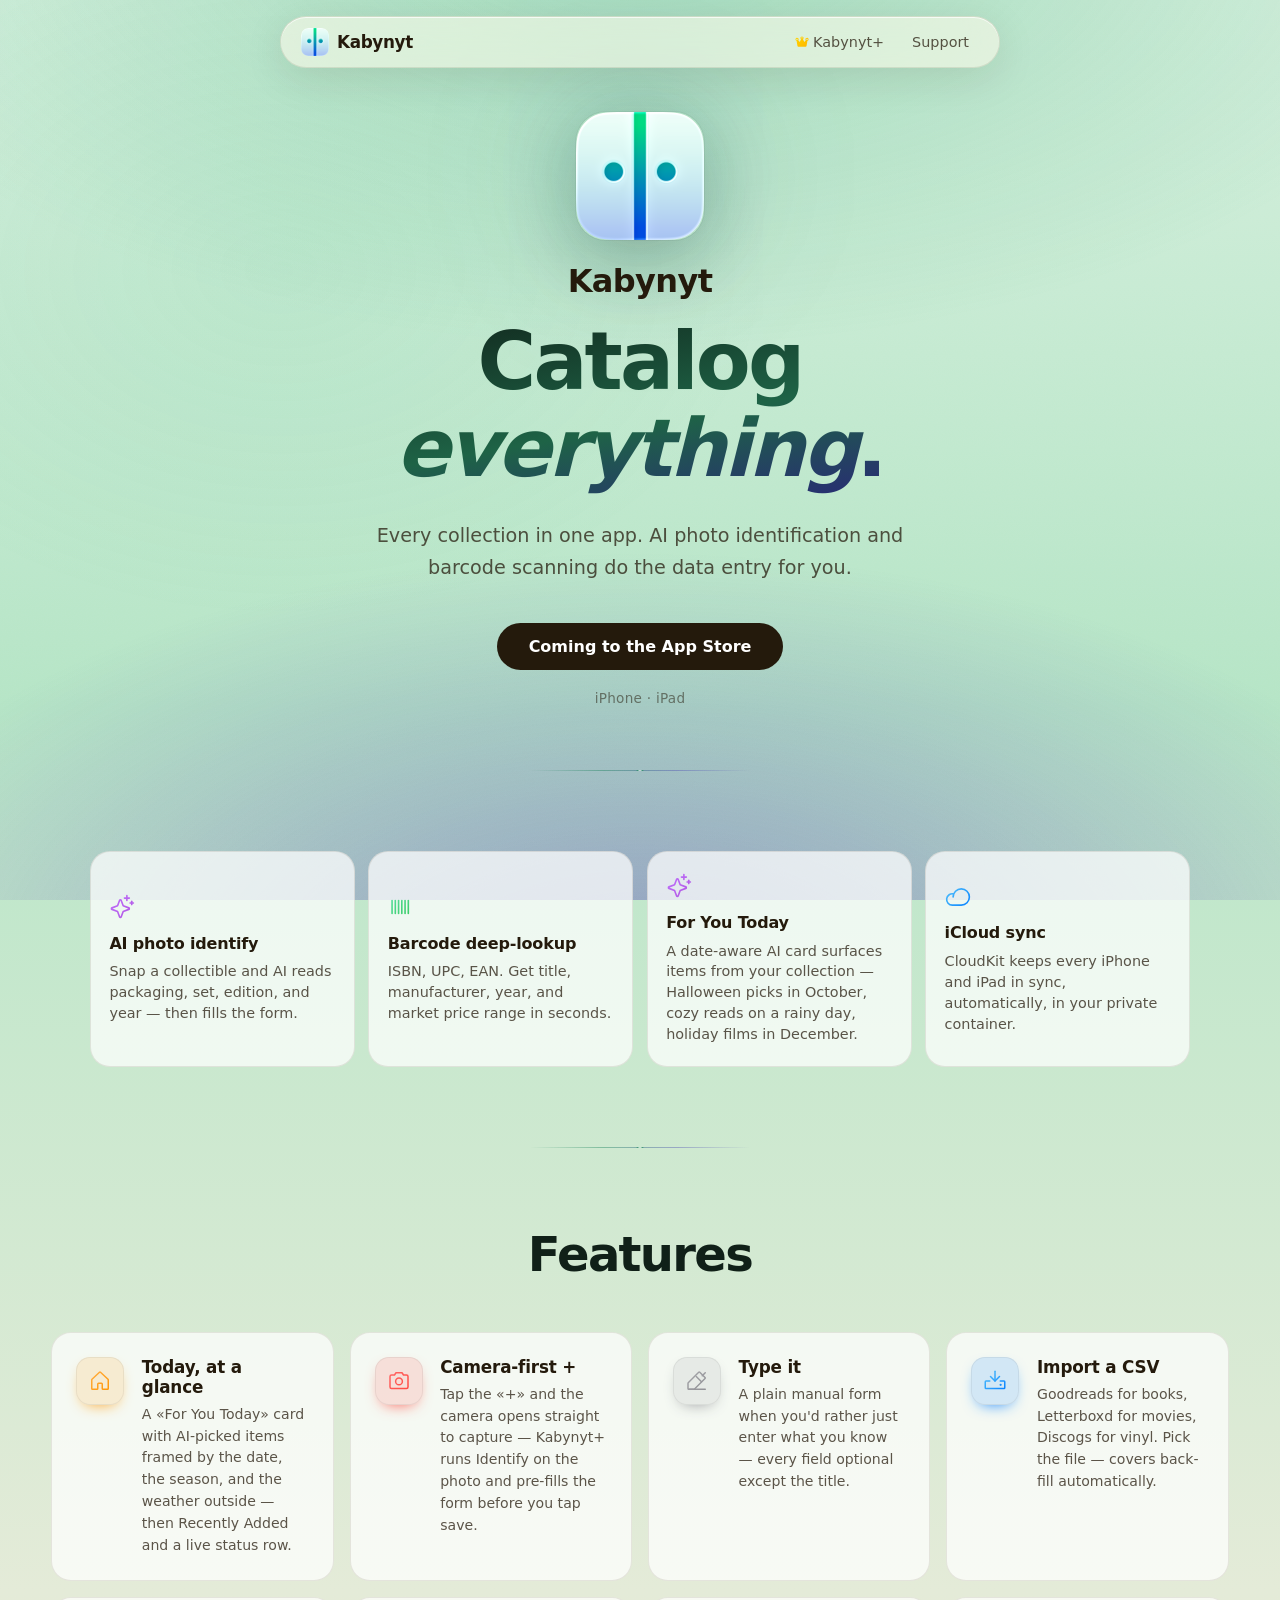
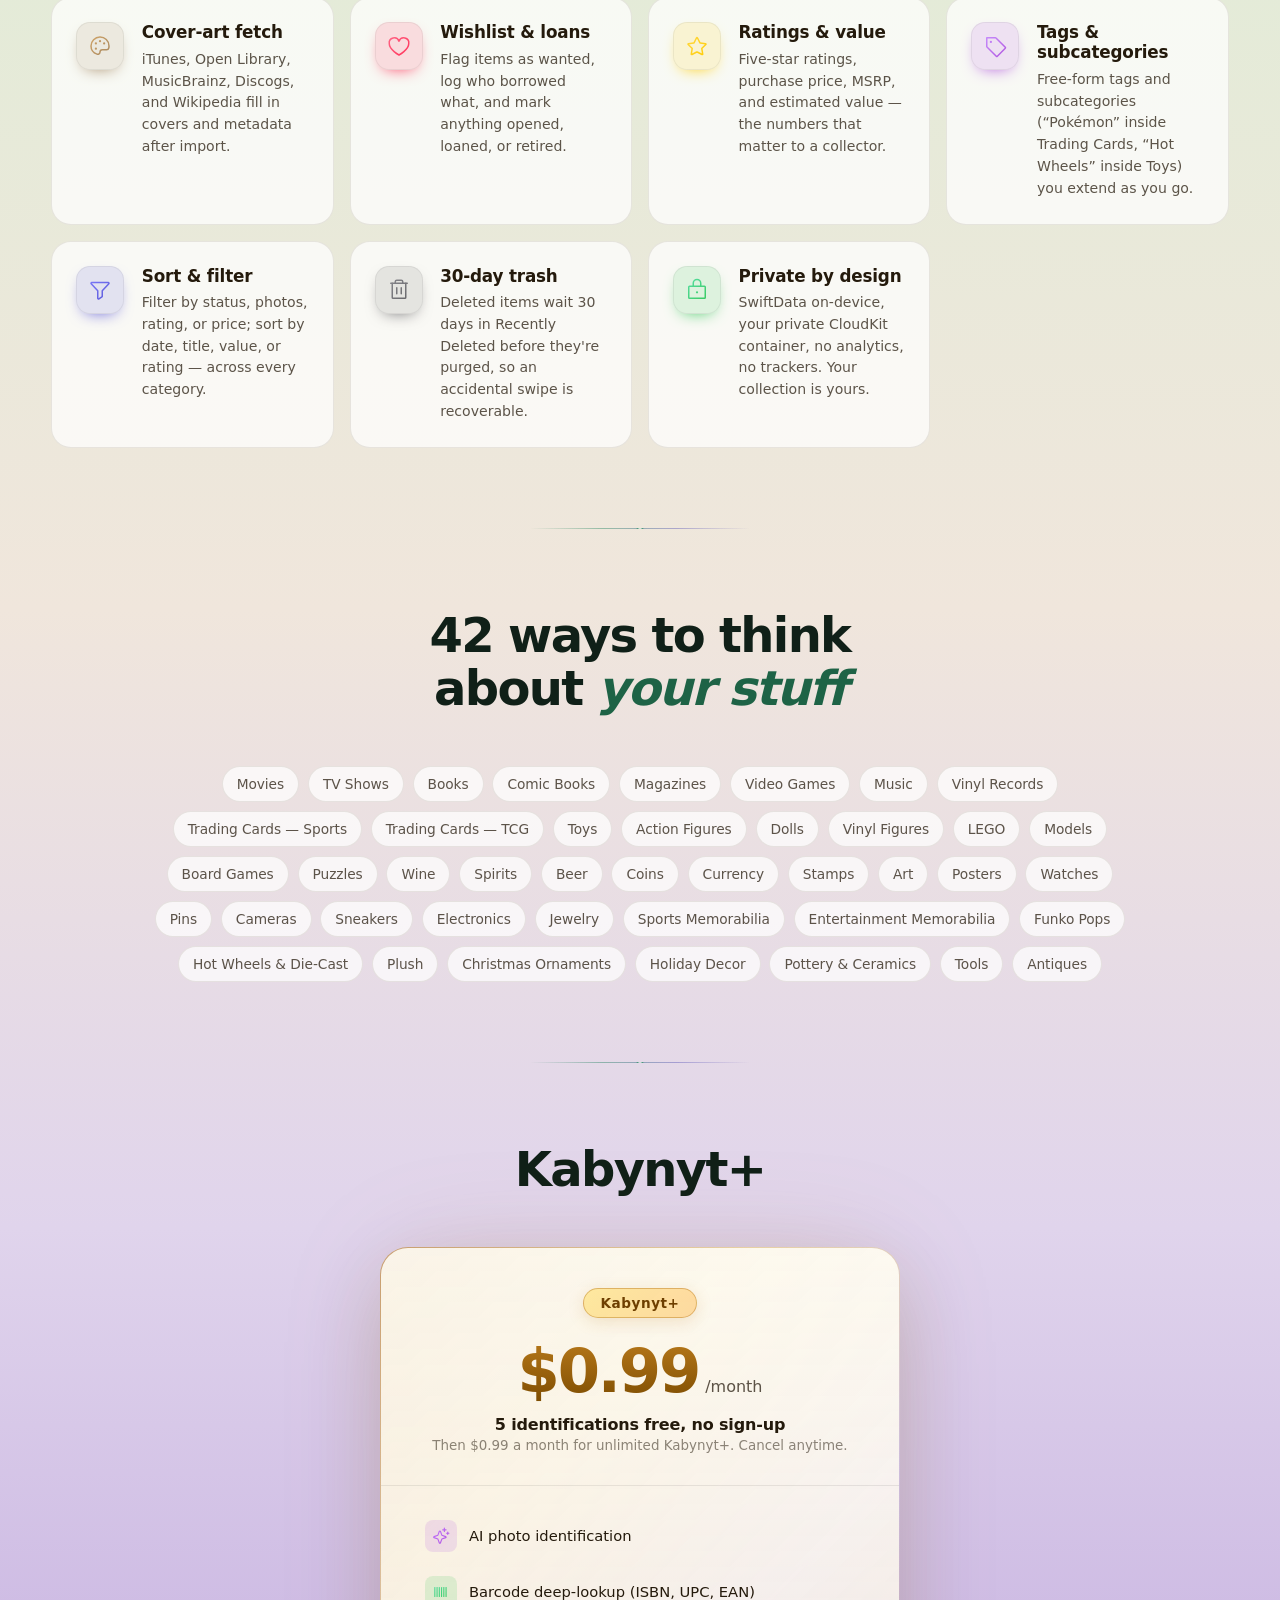
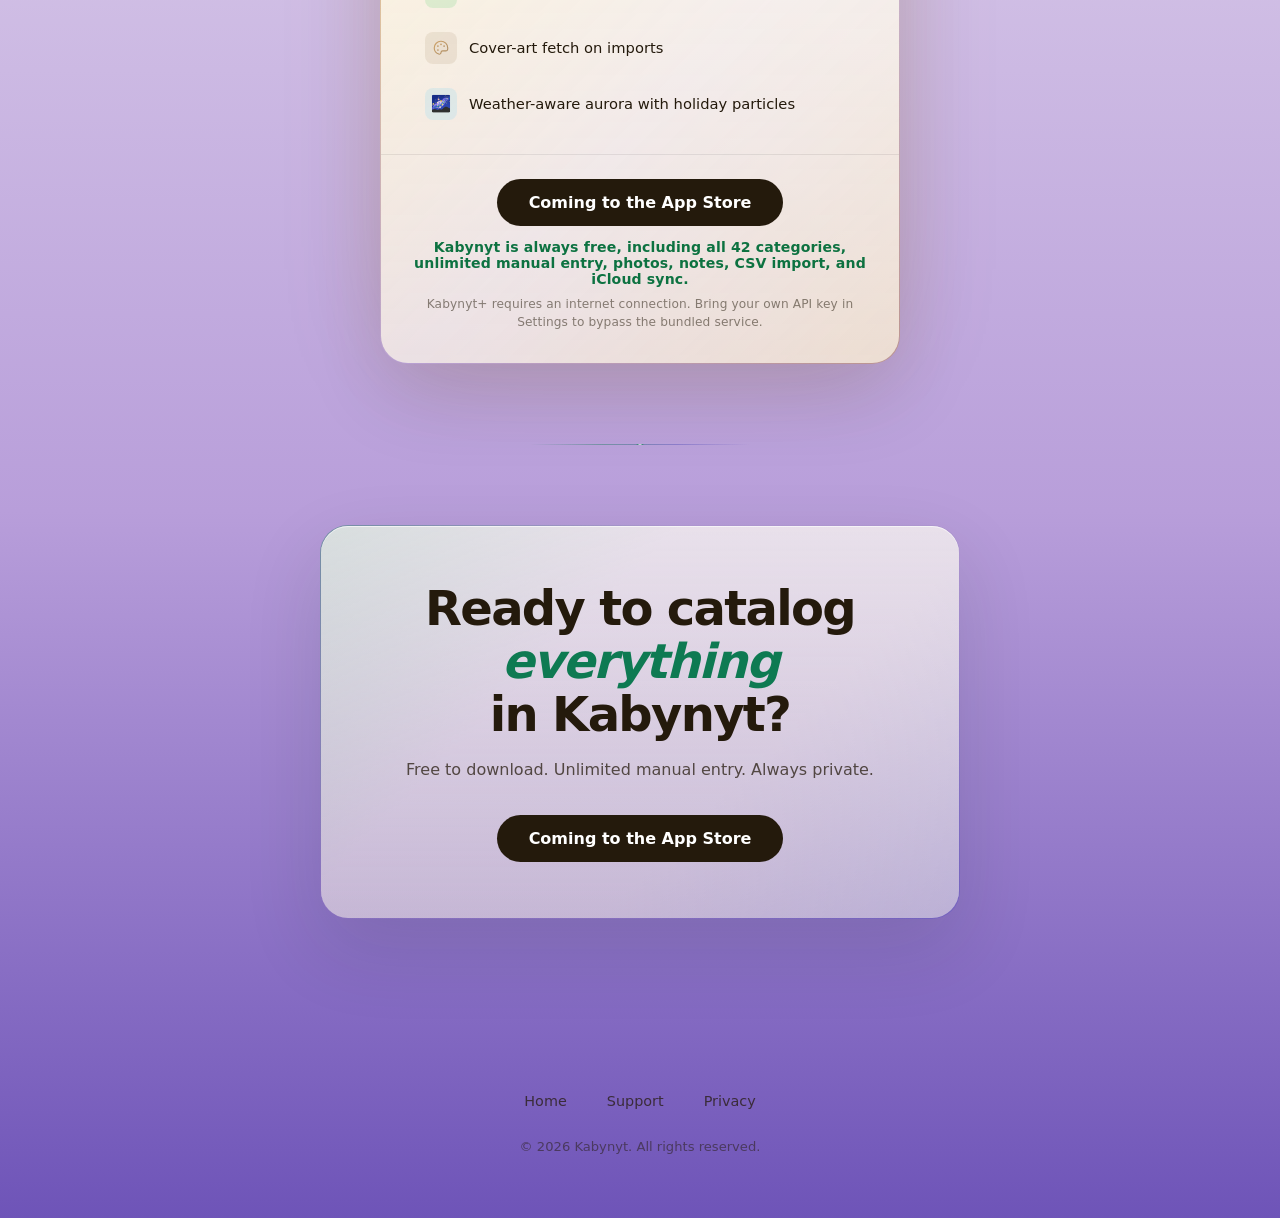
==== commit fec27e2c: "Use exported Icon Composer asset as favicon source Replaces the synthesized AppIcon.png with the act" ====
--- a/index.html
+++ b/index.html
@@ -19,11 +19,11 @@
     <link rel="canonical" href="https://kabynyt.com/">
     <meta name="theme-color" content="#0a1838" media="(prefers-color-scheme: dark)">
     <meta name="theme-color" content="#f3ecde" media="(prefers-color-scheme: light)">
-    <link rel="icon" type="image/png" sizes="32x32" href="/assets/favicon-32.png?v=6">
-    <link rel="icon" type="image/png" sizes="16x16" href="/assets/favicon-16.png?v=6">
-    <link rel="apple-touch-icon" sizes="180x180" href="/assets/favicon-180.png?v=6">
-    <link rel="shortcut icon" href="/favicon.ico?v=6">
-    <link rel="icon" type="image/png" sizes="512x512" href="/assets/favicon-512.png?v=6">
+    <link rel="icon" type="image/png" sizes="32x32" href="/assets/favicon-32.png?v=7">
+    <link rel="icon" type="image/png" sizes="16x16" href="/assets/favicon-16.png?v=7">
+    <link rel="apple-touch-icon" sizes="180x180" href="/assets/favicon-180.png?v=7">
+    <link rel="shortcut icon" href="/favicon.ico?v=7">
+    <link rel="icon" type="image/png" sizes="512x512" href="/assets/favicon-512.png?v=7">
     <link rel="manifest" href="/manifest.json">
     <meta name="referrer" content="strict-origin-when-cross-origin">
 
@@ -72,7 +72,7 @@
 <header class="nav-wrap">
     <nav class="glass nav-bar" aria-label="Primary">
         <a href="/" class="nav-brand">
-            <img src="/assets/AppIcon.png?v=6" alt="Kabynyt" class="nav-icon" width="28" height="28">
+            <img src="/assets/AppIcon.png?v=7" alt="Kabynyt" class="nav-icon" width="28" height="28">
             <span>Kabynyt</span>
         </a>
         <div class="nav-links">
@@ -87,7 +87,7 @@
 <!-- Hero -->
 <section class="hero" aria-labelledby="hero-title">
     <div class="hero-inner">
-        <img src="/assets/AppIcon.png?v=6" alt="" class="hero-icon fade-up" style="--i:0" width="128" height="128" fetchpriority="high">
+        <img src="/assets/AppIcon.png?v=7" alt="" class="hero-icon fade-up" style="--i:0" width="128" height="128" fetchpriority="high">
         <p class="hero-wordmark fade-up" style="--i:1">Kabynyt</p>
         <h1 id="hero-title" class="fade-up" style="--i:2">Catalog <em>everything</em>.</h1>
         <p class="hero-sub fade-up" style="--i:3">Every collection in one app. AI photo identification and barcode scanning do the data entry for you.</p>
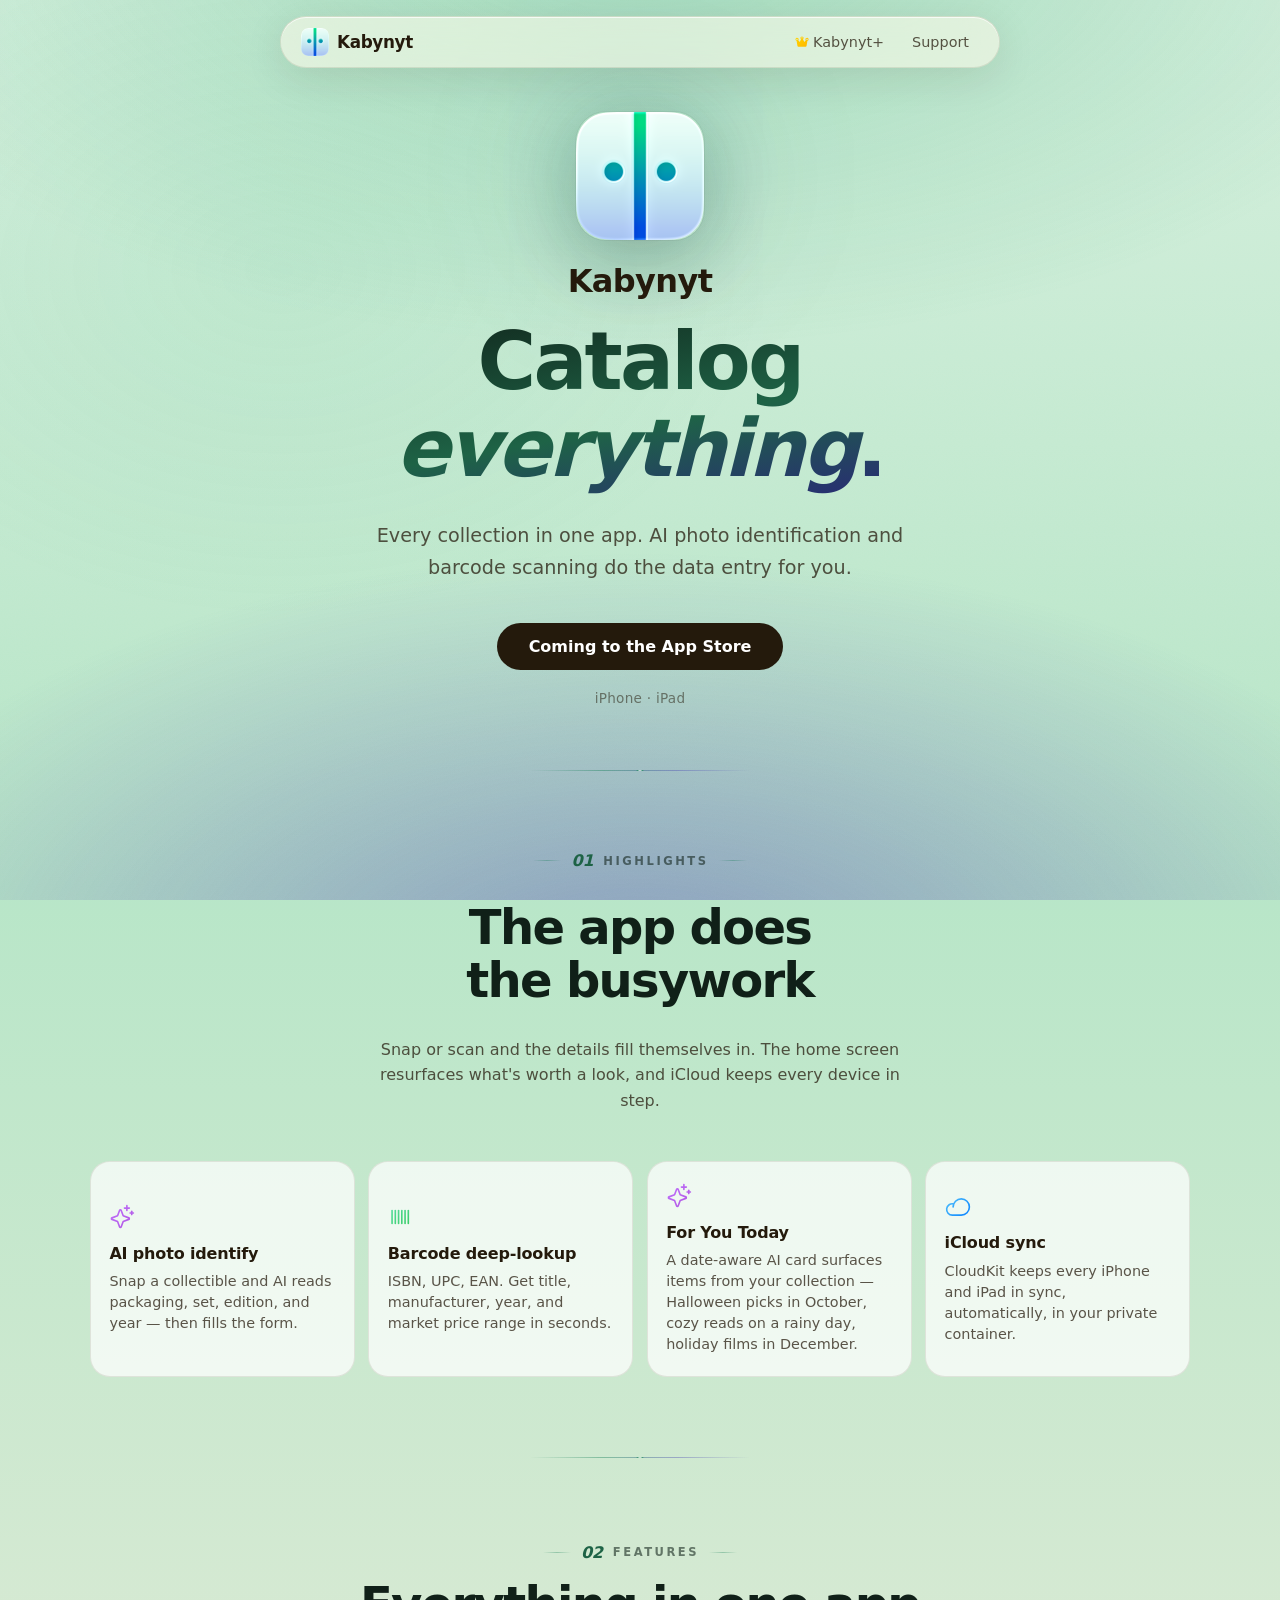
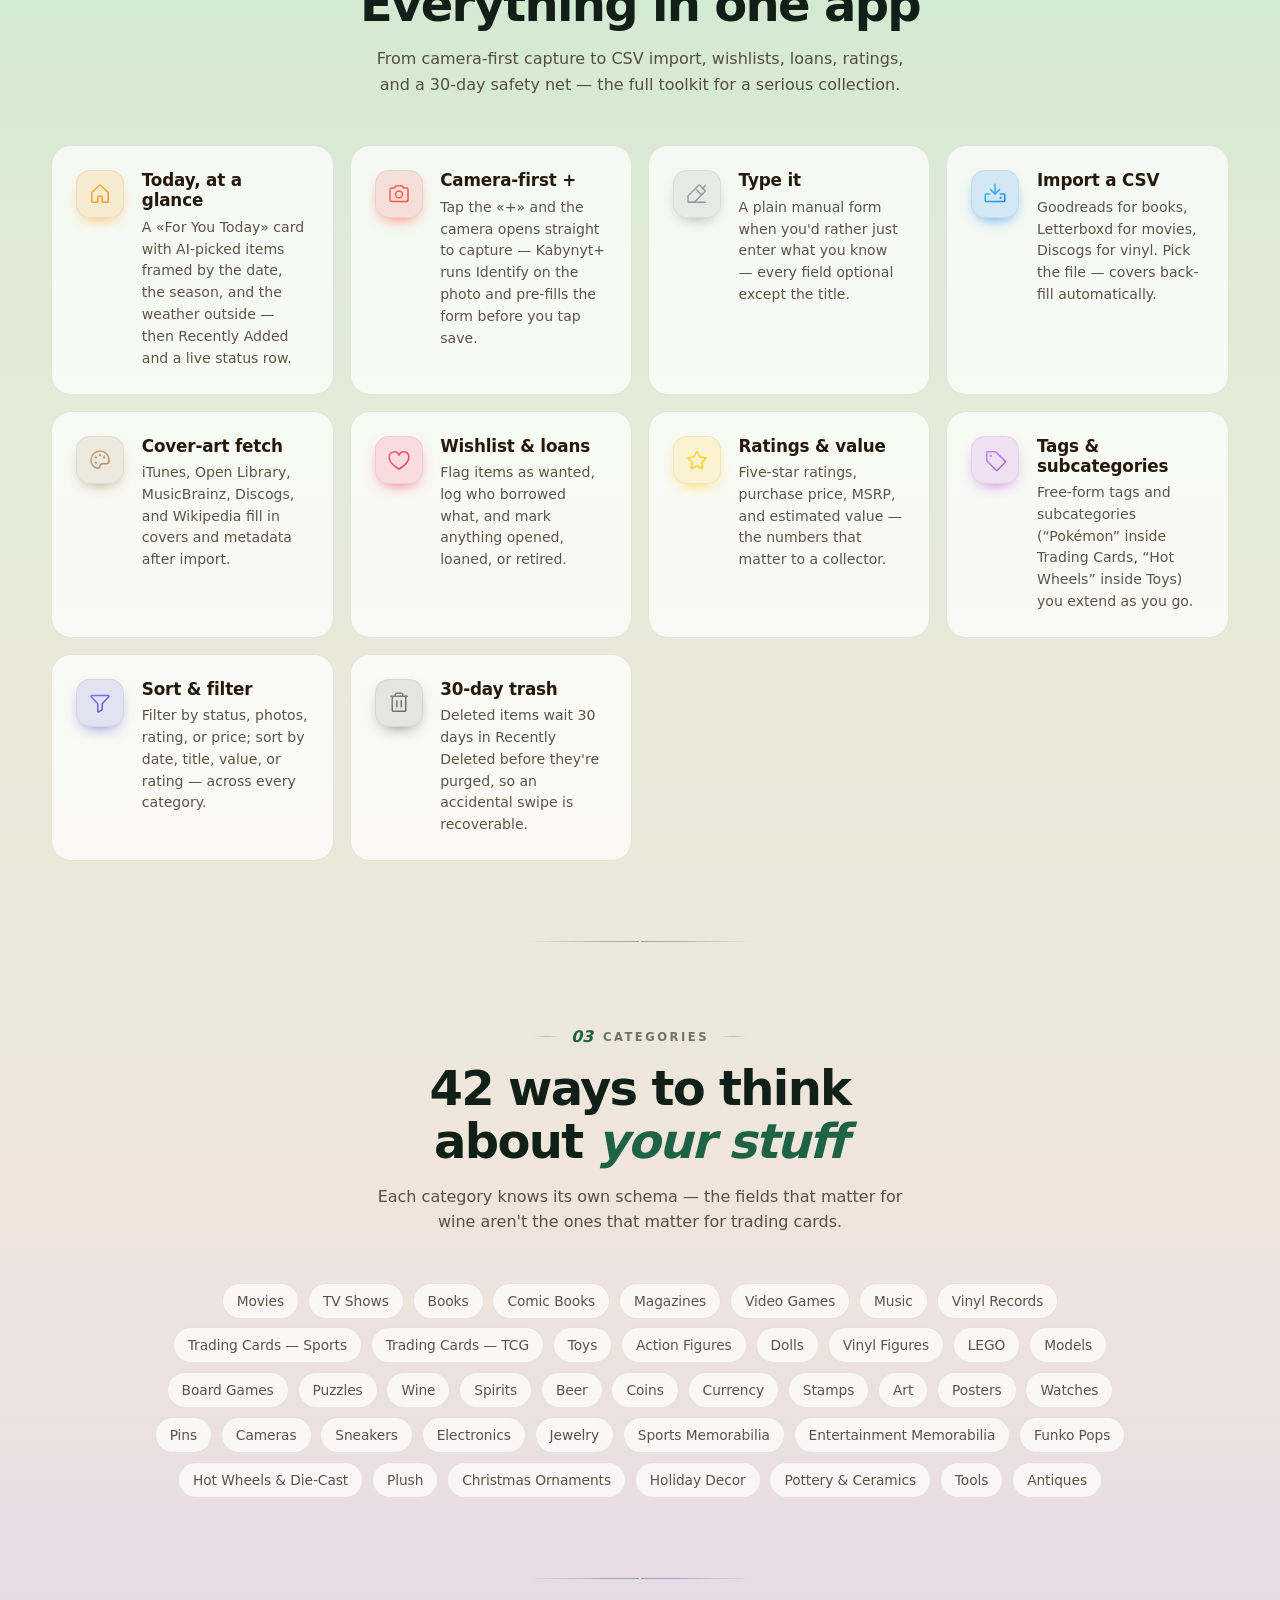
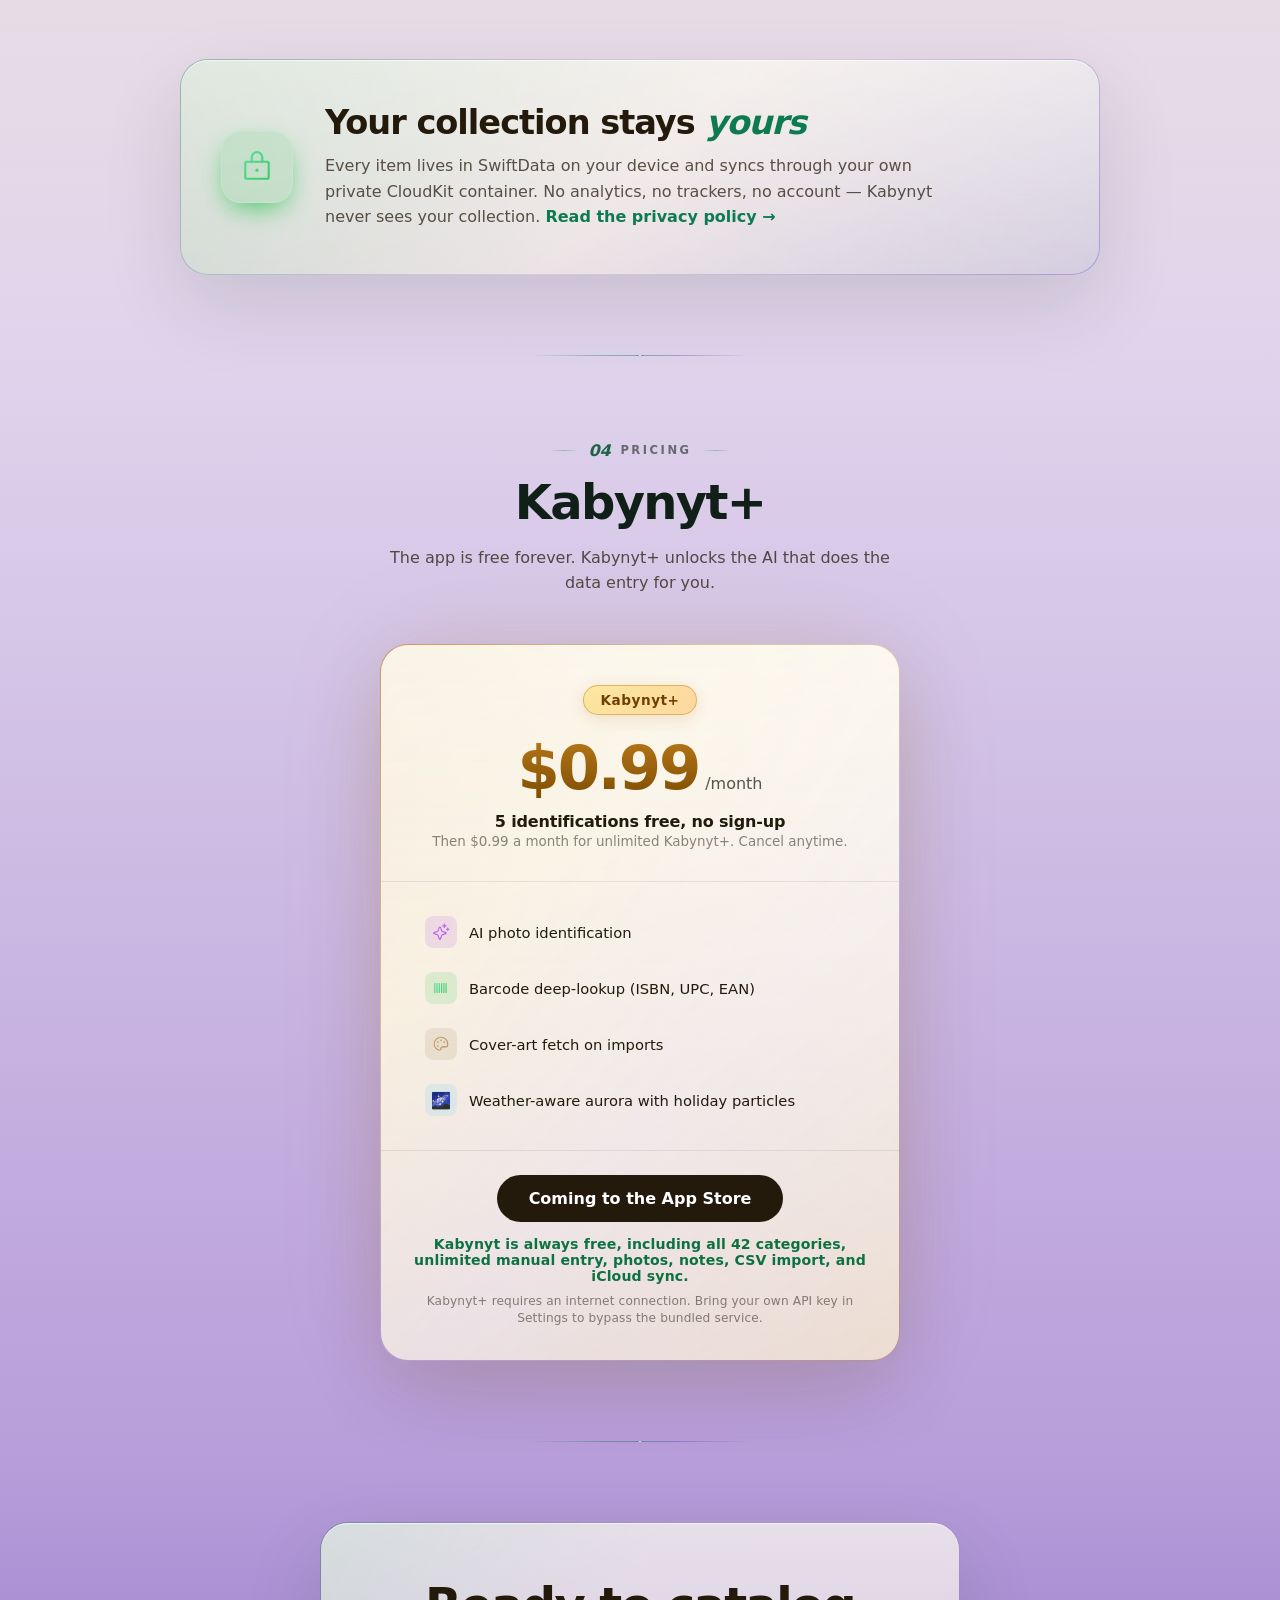
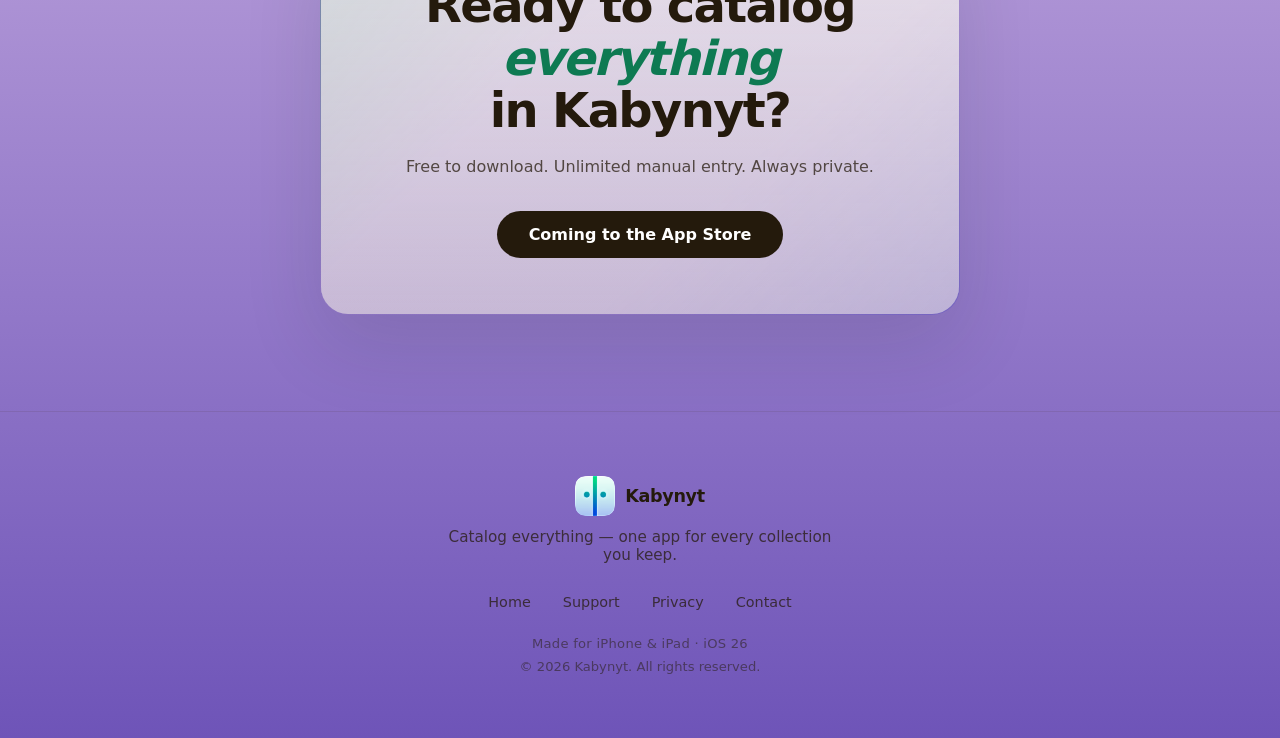
==== commit 17f29f9d: "Design polish: editorial section headers, privacy spotlight, richer footer - Wire the existing eyebr" ====
--- a/index.html
+++ b/index.html
@@ -27,7 +27,7 @@
     <link rel="manifest" href="/manifest.json">
     <meta name="referrer" content="strict-origin-when-cross-origin">
 
-    <link rel="stylesheet" href="/styles.css?v=5">
+    <link rel="stylesheet" href="/styles.css?v=6">
     <script type="application/ld+json">
     {
         "@context": "https://schema.org",
@@ -99,8 +99,13 @@
 <hr class="divider" aria-hidden="true">
 
 <!-- Highlights -->
-<section class="section whats-new" aria-label="Highlights">
-    <div class="wrap">
+<section class="section whats-new" aria-labelledby="highlights-title">
+    <div class="wrap">
+        <div class="sec-head fade-up">
+            <span class="sec-eyebrow"><span class="num">01</span> Highlights</span>
+            <h2 id="highlights-title" class="sec-title">The app does the busywork</h2>
+            <p class="sec-kicker">Snap or scan and the details fill themselves in. The home screen resurfaces what's worth a look, and iCloud keeps every device in step.</p>
+        </div>
         <div class="whats-new-grid">
             <div class="glass wn-card fade-up" style="--i:0">
                 <span class="wn-icon" style="--c:#af52de" aria-hidden="true">✨</span>
@@ -132,7 +137,9 @@
 <section class="section" id="features" aria-labelledby="features-title">
     <div class="wrap">
         <div class="sec-head fade-up">
-            <h2 id="features-title" class="sec-title">Features</h2>
+            <span class="sec-eyebrow"><span class="num">02</span> Features</span>
+            <h2 id="features-title" class="sec-title">Everything in one app</h2>
+            <p class="sec-kicker">From camera-first capture to CSV import, wishlists, loans, ratings, and a 30-day safety net &mdash; the full toolkit for a serious collection.</p>
         </div>
         <div class="features-grid">
             <div class="glass feature-card fade-up" style="--i:0">
@@ -205,13 +212,6 @@
                     <p>Deleted items wait 30 days in Recently Deleted before they're purged, so an accidental swipe is recoverable.</p>
                 </div>
             </div>
-            <div class="glass feature-card fade-up" style="--i:10">
-                <span class="feature-icon" style="--c:#34c759;--bg:rgba(52,199,89,.14)" aria-hidden="true">🔐</span>
-                <div class="feature-text">
-                    <h3>Private by design</h3>
-                    <p>SwiftData on-device, your private CloudKit container, no analytics, no trackers. Your collection is yours.</p>
-                </div>
-            </div>
         </div>
     </div>
 </section>
@@ -222,7 +222,9 @@
 <section class="section" aria-labelledby="categories-title">
     <div class="wrap">
         <div class="sec-head fade-up">
+            <span class="sec-eyebrow"><span class="num">03</span> Categories</span>
             <h2 id="categories-title" class="sec-title">42 ways to think about <em>your stuff</em></h2>
+            <p class="sec-kicker">Each category knows its own schema &mdash; the fields that matter for wine aren't the ones that matter for trading cards.</p>
         </div>
         <div class="categories fade-up" aria-label="Supported collectible categories">
             <span class="category-chip">Movies</span>
@@ -273,11 +275,28 @@
 
 <hr class="divider" aria-hidden="true">
 
+<!-- Privacy spotlight -->
+<section class="section" aria-labelledby="privacy-spot-title">
+    <div class="wrap">
+        <div class="glass spotlight fade-up">
+            <span class="spotlight-icon" style="--c:#34c759;--bg:rgba(52,199,89,.14)" aria-hidden="true">🔐</span>
+            <div class="spotlight-text">
+                <h2 id="privacy-spot-title">Your collection stays <em>yours</em></h2>
+                <p>Every item lives in SwiftData on your device and syncs through your own private CloudKit container. No analytics, no trackers, no account &mdash; Kabynyt never sees your collection. <a href="/privacy.html">Read the privacy policy &rarr;</a></p>
+            </div>
+        </div>
+    </div>
+</section>
+
+<hr class="divider" aria-hidden="true">
+
 <!-- Pricing -->
 <section id="pricing" class="section" aria-labelledby="pricing-title">
     <div class="wrap tc">
         <div class="sec-head fade-up">
+            <span class="sec-eyebrow"><span class="num">04</span> Pricing</span>
             <h2 id="pricing-title" class="sec-title">Kabynyt+</h2>
+            <p class="sec-kicker">The app is free forever. Kabynyt+ unlocks the AI that does the data entry for you.</p>
         </div>
         <div class="glass price-card fade-up">
             <div class="price-head">
@@ -318,17 +337,26 @@
 
 <!-- Footer -->
 <footer class="foot">
-    <div class="wrap tc">
-        <div class="foot-links">
-            <a href="/">Home</a>
-            <a href="/support.html">Support</a>
-            <a href="/privacy.html">Privacy</a>
-        </div>
-        <p class="foot-copy">&copy; 2026 Kabynyt. All rights reserved.</p>
+    <div class="wrap">
+        <div class="foot-inner">
+            <a href="/" class="foot-brand">
+                <img src="/assets/AppIcon.png?v=7" alt="" class="foot-icon" width="40" height="40">
+                <span>Kabynyt</span>
+            </a>
+            <p class="foot-tagline">Catalog everything &mdash; one app for every collection you keep.</p>
+            <nav class="foot-links" aria-label="Footer">
+                <a href="/">Home</a>
+                <a href="/support.html">Support</a>
+                <a href="/privacy.html">Privacy</a>
+                <a href="mailto:support@kabynyt.com">Contact</a>
+            </nav>
+            <p class="foot-meta">Made for iPhone &amp; iPad &middot; iOS 26</p>
+            <p class="foot-copy">&copy; 2026 Kabynyt. All rights reserved.</p>
+        </div>
     </div>
 </footer>
 
 <script src="/reveal.js?v=5"></script>
-<script src="/icons.js?v=5"></script>
+<script src="/icons.js?v=6"></script>
 </body>
 </html>
--- a/styles.css
+++ b/styles.css
@@ -1,5 +1,5 @@
 /* ═══════════════════════════════════════════
-   KLOSYT — Aurora Glass
+   KABYNYT — Aurora Glass
    Dark navy base + one static gradient halo at the top and a single
    fixed aurora wash behind content. Pure gradients (no filter:blur,
    no animation) — GPU-cheap and safe for iOS Safari scroll. Only the
@@ -373,6 +373,38 @@
     margin:0 auto 2rem;max-width:480px;
 }
 
+/* ── Privacy spotlight — wide framed band that breaks the card-grid rhythm.
+   Shares the CTA's dual background-clip frame (green→indigo arc) so it reads
+   as a deliberate feature moment, distinct from the flat .glass cards. ── */
+.spotlight{
+    display:flex;align-items:center;gap:2rem;
+    max-width:920px;margin:0 auto;
+    padding:2.75rem 2.5rem;border-radius:var(--radius-lg);
+    background:
+        linear-gradient(rgba(255,255,255,.05),rgba(255,255,255,.02)) padding-box,
+        linear-gradient(135deg,rgba(52,199,89,.45),rgba(255,255,255,.06) 50%,rgba(110,72,214,.5)) border-box;
+    border:1px solid transparent;
+    box-shadow:0 30px 80px rgba(0,0,0,.32), inset 0 1px 0 rgba(255,255,255,.06);
+}
+.spotlight-icon{
+    width:72px;height:72px;border-radius:20px;flex-shrink:0;
+    display:flex;align-items:center;justify-content:center;
+    font-size:2rem;
+    background:var(--bg);color:var(--c);
+    box-shadow:inset 0 0 0 1px rgba(255,255,255,.1), 0 10px 28px -8px var(--c);
+}
+.spotlight-text h2{
+    font-family:var(--font-display);
+    font-size:clamp(1.5rem,3vw,2.1rem);
+    font-weight:700;letter-spacing:-.03em;line-height:1.14;
+    margin-bottom:.6rem;padding-bottom:.04em;
+    text-wrap:balance;
+}
+.spotlight-text h2 em{font-style:italic;font-weight:600;color:var(--accent-color)}
+.spotlight-text p{color:var(--text-2);font-size:1rem;line-height:1.6;max-width:62ch}
+.spotlight-text a{color:var(--accent-color);font-weight:600;text-decoration:none;white-space:nowrap}
+.spotlight-text a:hover{text-decoration:underline}
+
 /* ── Section title (layout override — sizing + tracking come from the
    detailed rule above; this block just re-centers and restates size so
    cascade order is predictable) ── */
@@ -596,8 +628,17 @@
 .faq-grid-2{display:grid;grid-template-columns:repeat(2,1fr);gap:1.25rem}
 
 /* ── Footer ── */
-.foot{padding:4rem 0 calc(4rem + env(safe-area-inset-bottom))}
-.foot-links{display:flex;justify-content:center;gap:1rem;margin-bottom:1rem;flex-wrap:wrap}
+.foot{padding:4rem 0 calc(4rem + env(safe-area-inset-bottom));border-top:1px solid var(--border)}
+.foot-inner{display:flex;flex-direction:column;align-items:center;text-align:center;gap:.5rem}
+.foot-brand{
+    display:inline-flex;align-items:center;gap:10px;
+    text-decoration:none;color:var(--text-1);
+    font-weight:700;font-size:1.1rem;letter-spacing:-.02em;
+    margin-bottom:.25rem;
+}
+.foot-icon{width:40px;height:40px;border-radius:10px}
+.foot-tagline{color:var(--text-2);font-size:.95rem;max-width:42ch;margin-bottom:.5rem}
+.foot-links{display:flex;justify-content:center;gap:.5rem;flex-wrap:wrap}
 .foot-links a{
     display:inline-flex;align-items:center;
     min-height:44px;padding:0 12px;
@@ -605,6 +646,7 @@
     font-size:.9rem;font-weight:500;transition:color .2s;
 }
 .foot-links a:hover{color:var(--text-1)}
+.foot-meta{color:var(--text-3);font-size:.82rem;letter-spacing:.02em;margin-top:.25rem}
 .foot-copy{color:var(--text-3);font-size:.82rem}
 
 /* ── Scroll reveal ── */
@@ -650,6 +692,8 @@
     .legal-card{padding:1.5rem}
     .bottom-cta{padding:4rem 0 5rem}
     .cta-panel{padding:2.5rem 1.75rem}
+    .spotlight{flex-direction:column;text-align:center;padding:2.25rem 1.75rem;gap:1.25rem}
+    .spotlight-text p{margin-left:auto;margin-right:auto}
     .nav-bar{width:94%;padding:0 1rem;height:48px}
     .nav-links{gap:.6rem}
     .nav-links a{font-size:.82rem}
@@ -749,6 +793,12 @@
             linear-gradient(135deg,rgba(14,122,82,.4),rgba(16,32,24,.05) 35%,rgba(16,32,24,.05) 65%,rgba(74,71,179,.4)) border-box;
         box-shadow:0 30px 80px rgba(16,32,24,.12), inset 0 1px 0 rgba(255,255,255,.6);
     }
+    .spotlight{
+        background:
+            linear-gradient(rgba(255,253,245,.72),rgba(255,249,235,.52)) padding-box,
+            linear-gradient(135deg,rgba(14,122,82,.4),rgba(16,32,24,.05) 50%,rgba(74,71,179,.4)) border-box;
+        box-shadow:0 30px 80px rgba(16,32,24,.12), inset 0 1px 0 rgba(255,255,255,.6);
+    }
     .feature-card:hover, .card:hover{
         box-shadow:0 16px 40px rgba(60,40,10,.12), 0 0 60px -20px var(--card-accent);
     }
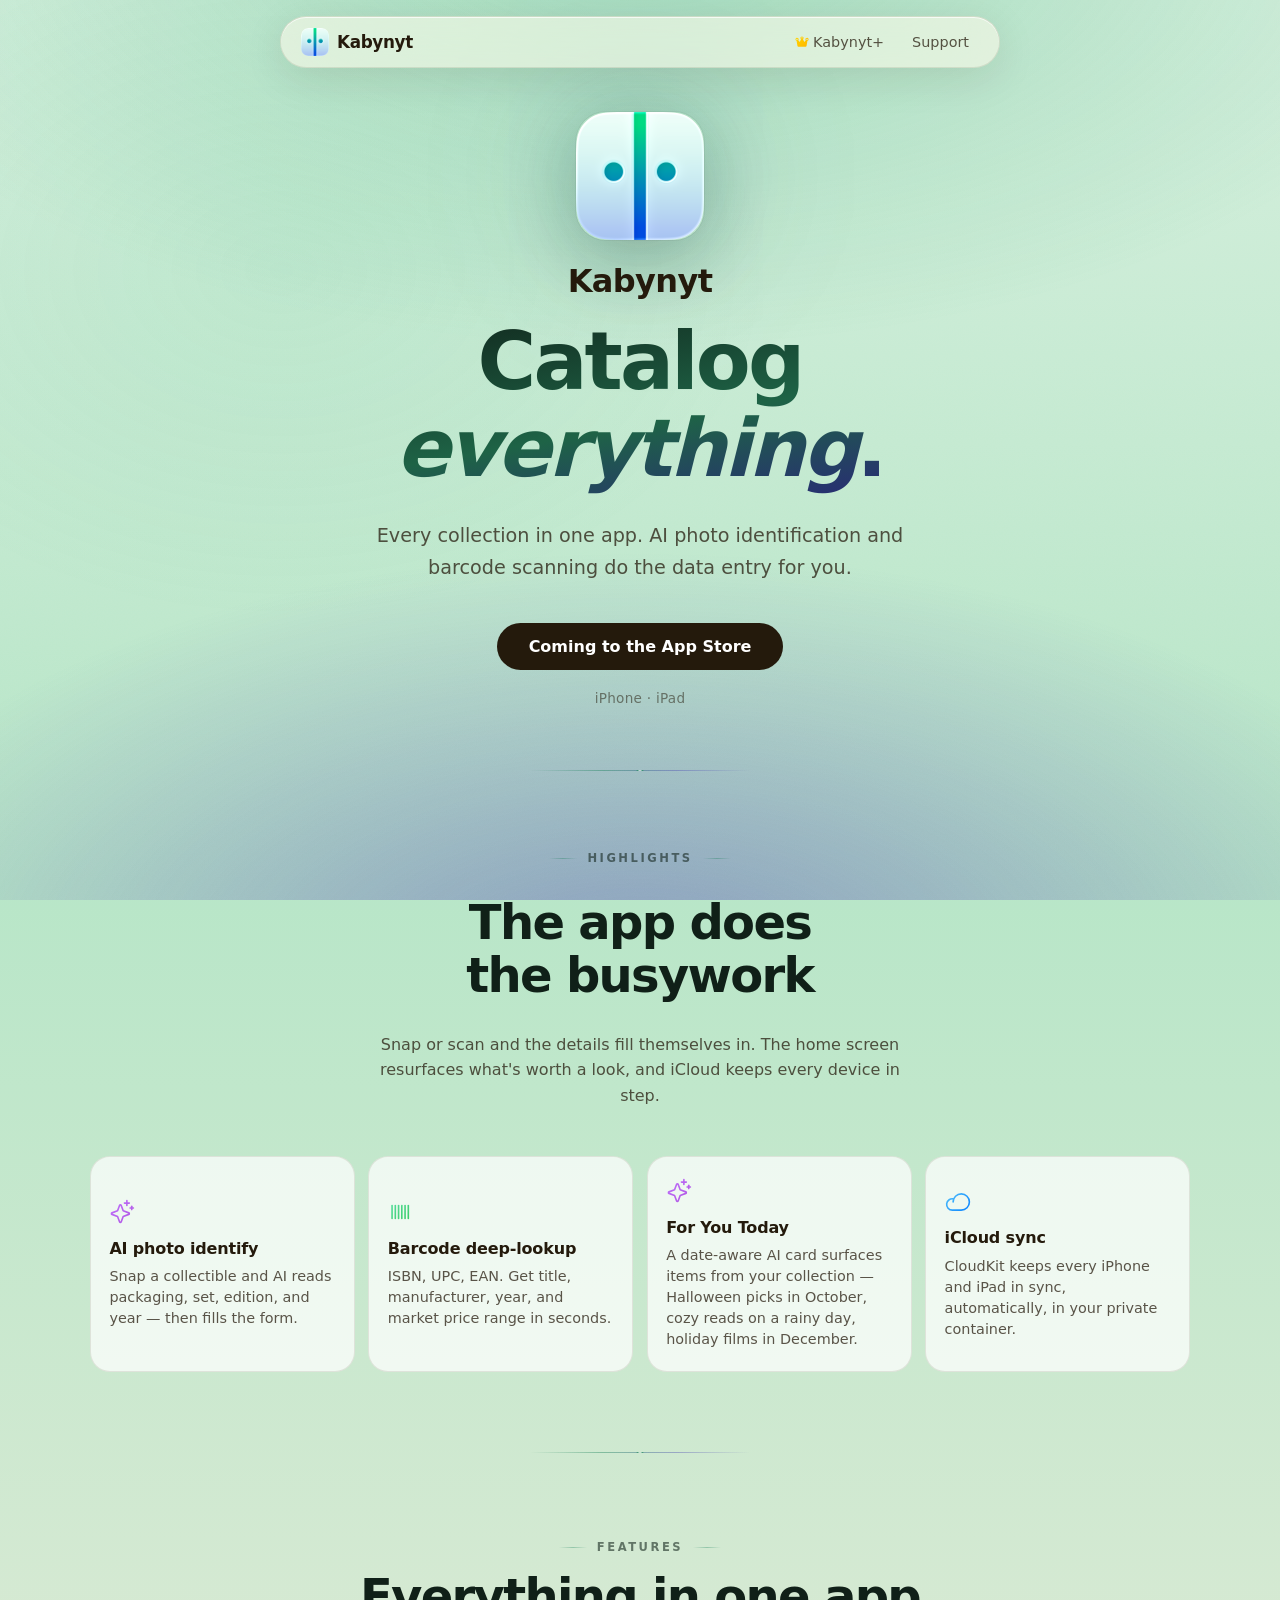
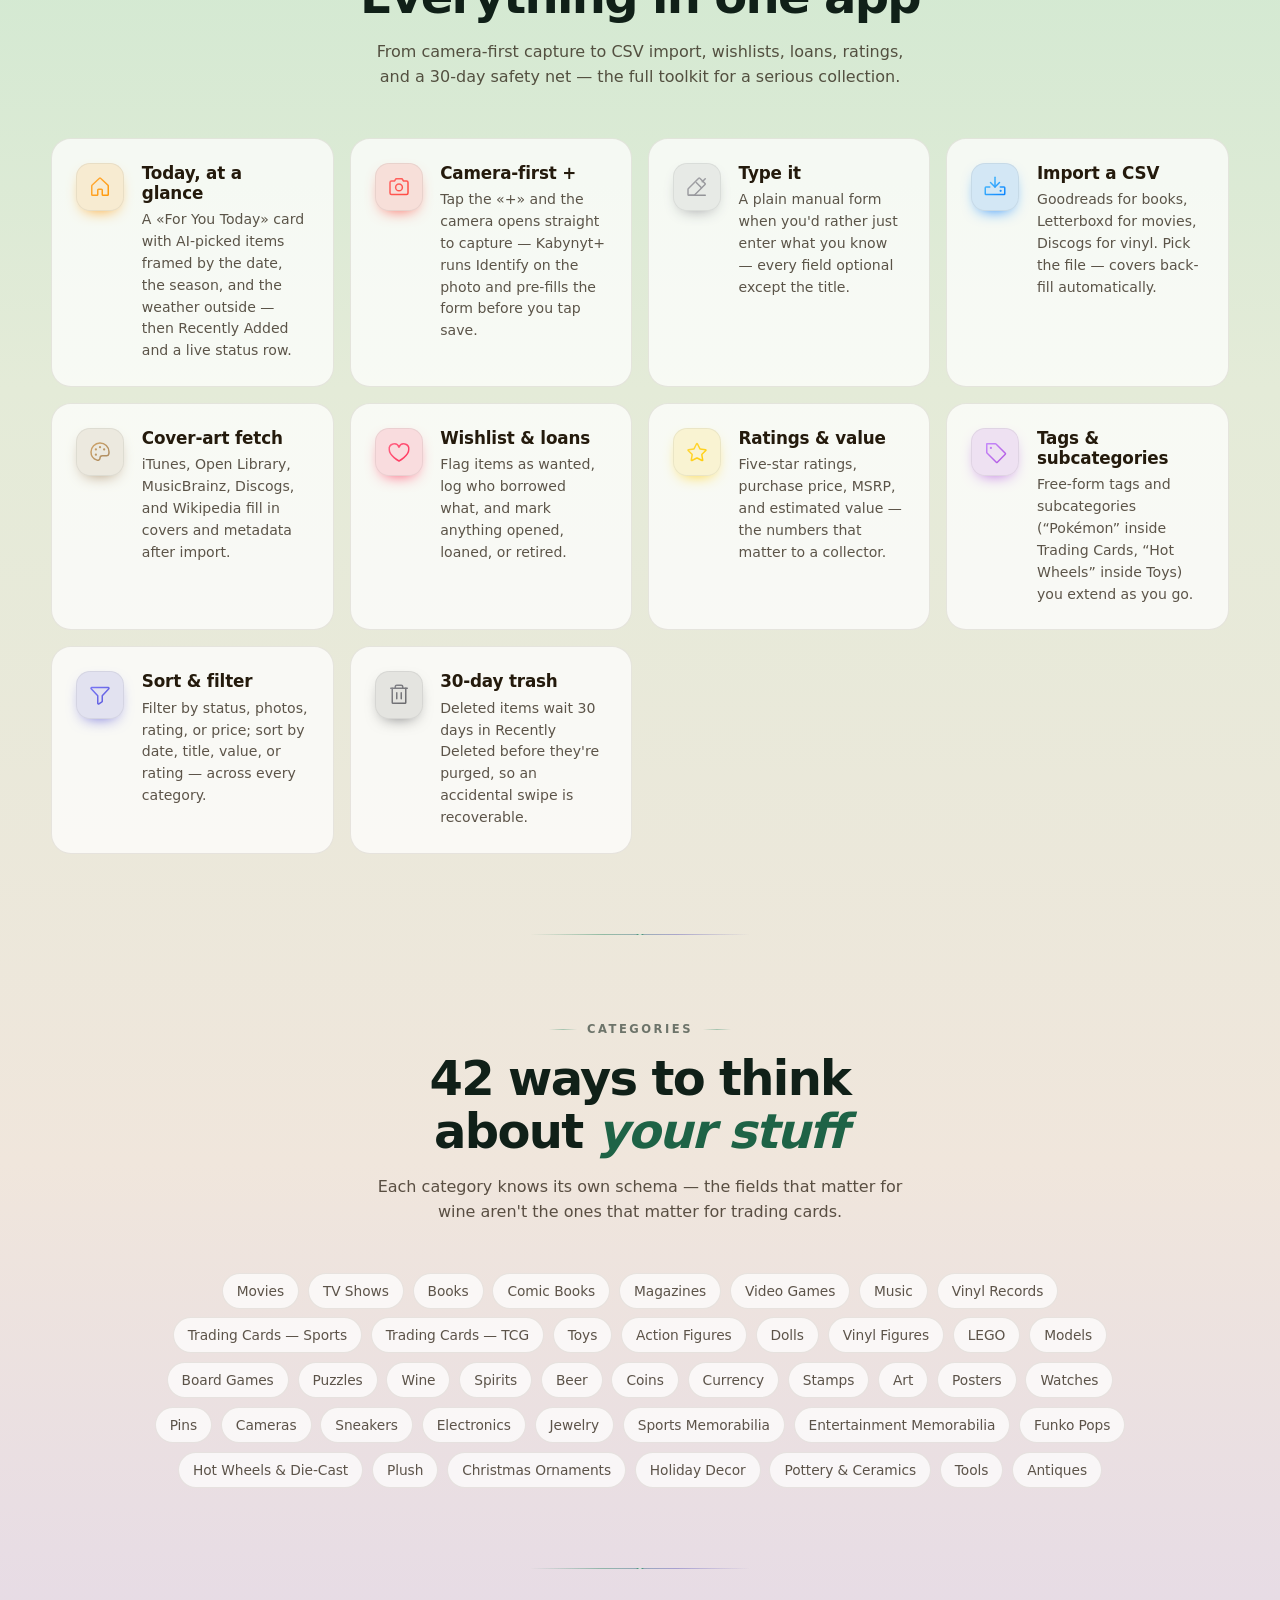
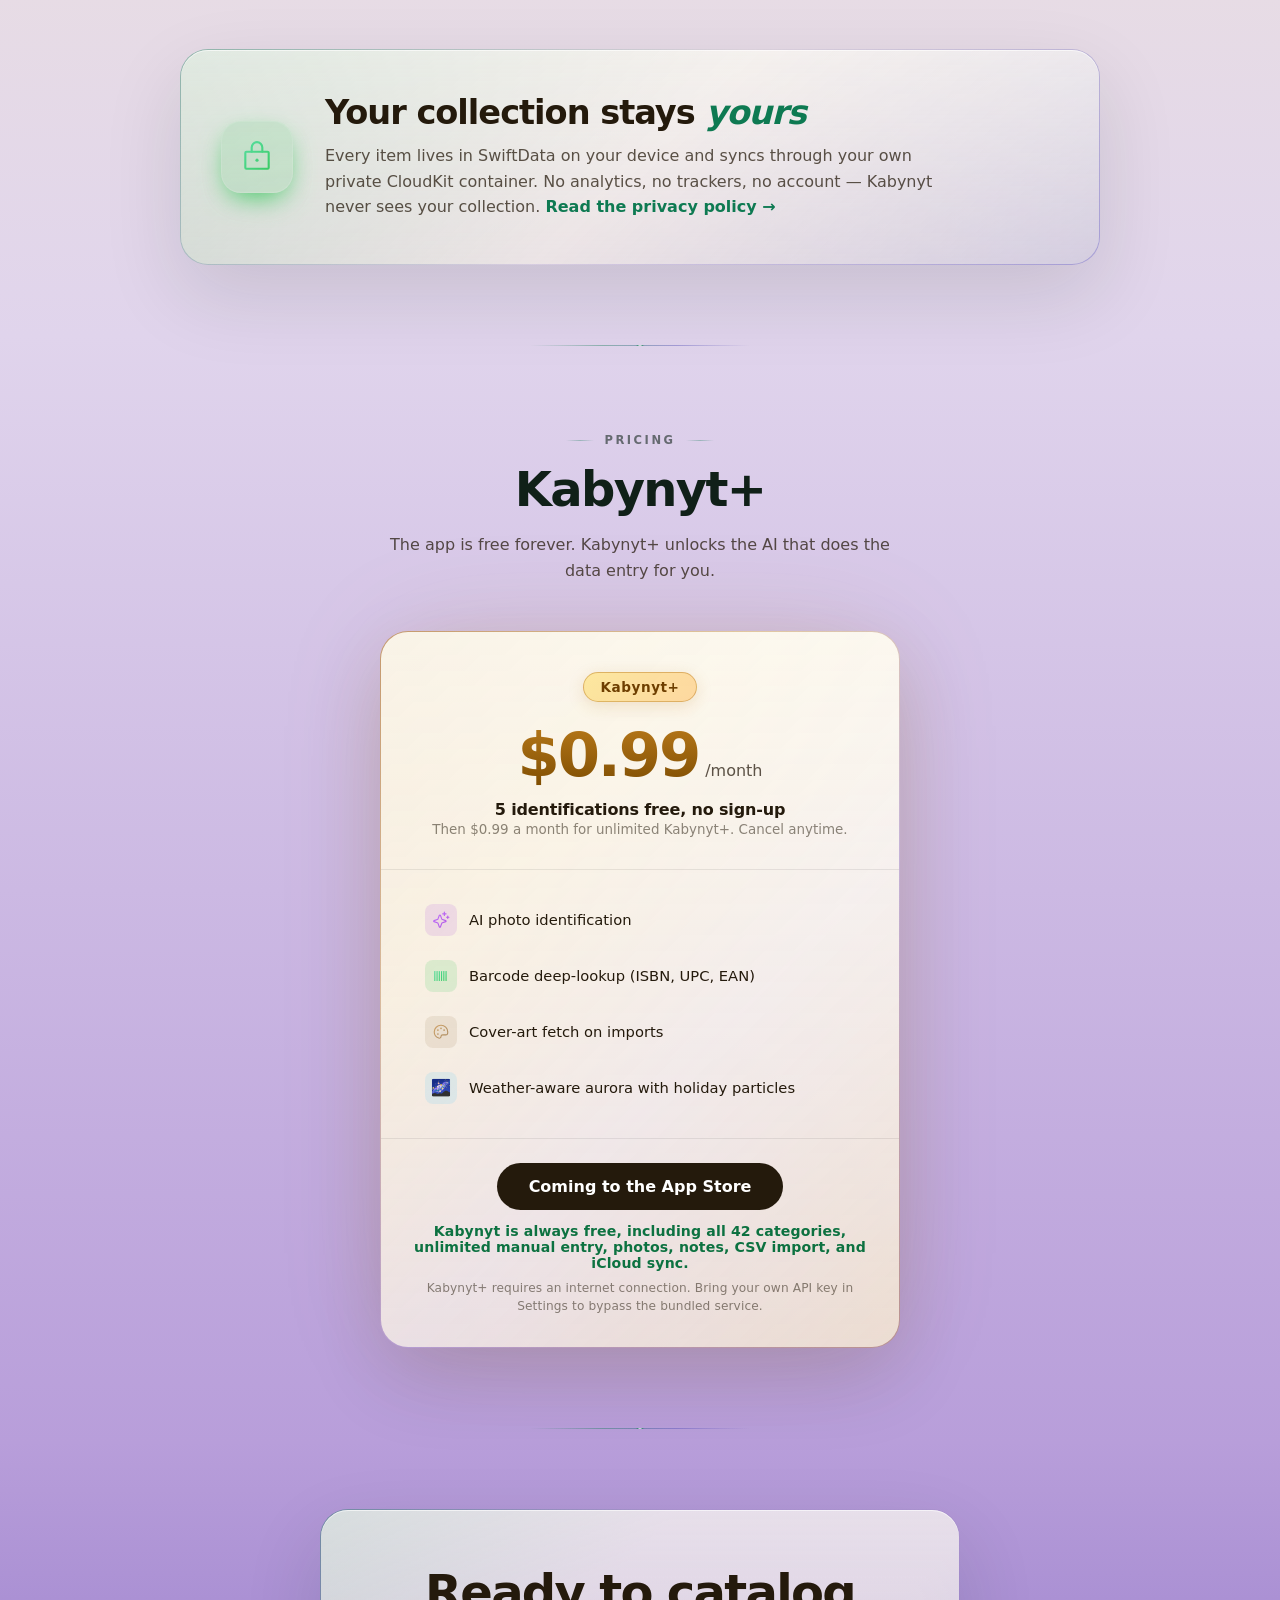
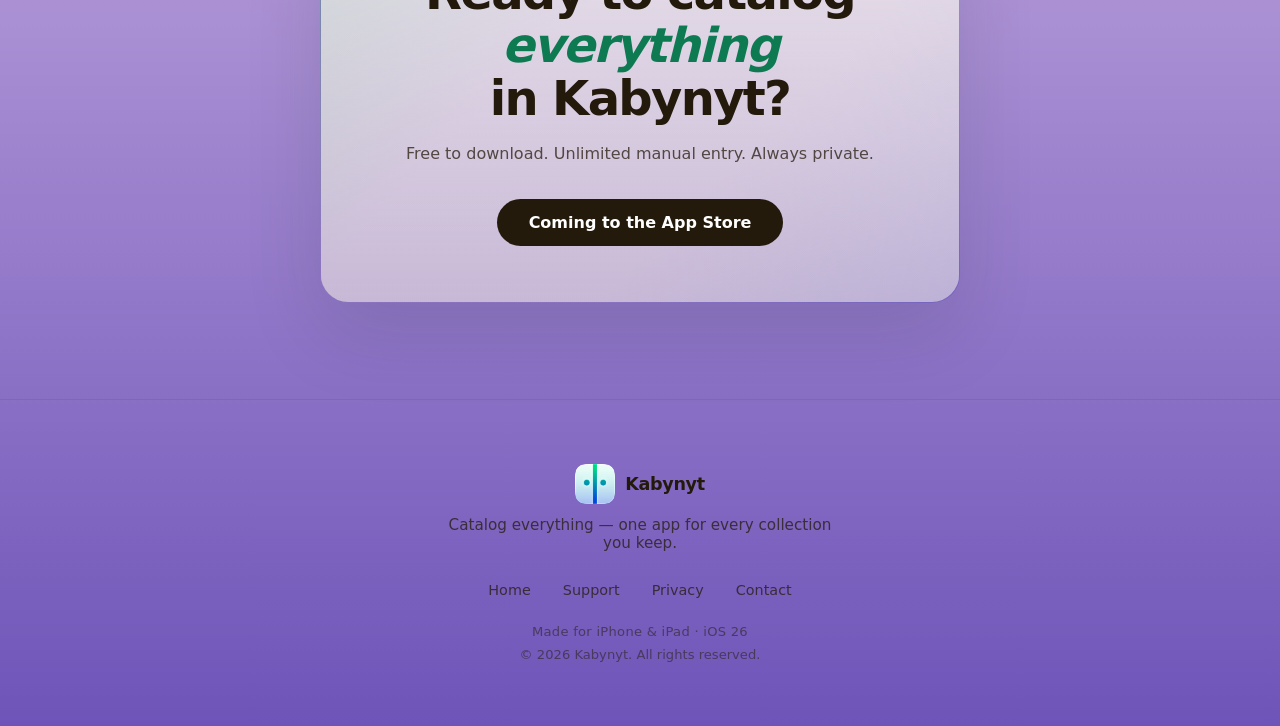
==== commit 7da3c0b9: "Remove decorative section numbers from editorial eyebrows Drop the 01–04 numerals from the Highlight" ====
--- a/index.html
+++ b/index.html
@@ -102,7 +102,7 @@
 <section class="section whats-new" aria-labelledby="highlights-title">
     <div class="wrap">
         <div class="sec-head fade-up">
-            <span class="sec-eyebrow"><span class="num">01</span> Highlights</span>
+            <span class="sec-eyebrow">Highlights</span>
             <h2 id="highlights-title" class="sec-title">The app does the busywork</h2>
             <p class="sec-kicker">Snap or scan and the details fill themselves in. The home screen resurfaces what's worth a look, and iCloud keeps every device in step.</p>
         </div>
@@ -137,7 +137,7 @@
 <section class="section" id="features" aria-labelledby="features-title">
     <div class="wrap">
         <div class="sec-head fade-up">
-            <span class="sec-eyebrow"><span class="num">02</span> Features</span>
+            <span class="sec-eyebrow">Features</span>
             <h2 id="features-title" class="sec-title">Everything in one app</h2>
             <p class="sec-kicker">From camera-first capture to CSV import, wishlists, loans, ratings, and a 30-day safety net &mdash; the full toolkit for a serious collection.</p>
         </div>
@@ -222,7 +222,7 @@
 <section class="section" aria-labelledby="categories-title">
     <div class="wrap">
         <div class="sec-head fade-up">
-            <span class="sec-eyebrow"><span class="num">03</span> Categories</span>
+            <span class="sec-eyebrow">Categories</span>
             <h2 id="categories-title" class="sec-title">42 ways to think about <em>your stuff</em></h2>
             <p class="sec-kicker">Each category knows its own schema &mdash; the fields that matter for wine aren't the ones that matter for trading cards.</p>
         </div>
@@ -294,7 +294,7 @@
 <section id="pricing" class="section" aria-labelledby="pricing-title">
     <div class="wrap tc">
         <div class="sec-head fade-up">
-            <span class="sec-eyebrow"><span class="num">04</span> Pricing</span>
+            <span class="sec-eyebrow">Pricing</span>
             <h2 id="pricing-title" class="sec-title">Kabynyt+</h2>
             <p class="sec-kicker">The app is free forever. Kabynyt+ unlocks the AI that does the data entry for you.</p>
         </div>
--- a/styles.css
+++ b/styles.css
@@ -306,13 +306,6 @@
     background:linear-gradient(90deg,transparent,var(--accent-color),transparent);
     opacity:.65;
 }
-.sec-eyebrow .num{
-    font-family:var(--font-display);
-    font-style:italic;font-weight:600;
-    font-size:1rem;letter-spacing:-.01em;
-    color:var(--accent-color);
-    text-transform:none;
-}
 .sec-title{
     font-family:var(--font-display);
     font-size:clamp(2rem,4.5vw,3.2rem);
@@ -763,7 +756,6 @@
     .sec-title{color:#102018}
     .sec-title em{color:#1e6346}
     .sec-eyebrow{color:rgba(16,32,24,.58)}
-    .sec-eyebrow .num{color:#1e6346}
     .sec-eyebrow::before,.sec-eyebrow::after{background:linear-gradient(90deg,transparent,rgba(14,122,82,.5),transparent)}
     .hero-icon{
         box-shadow:
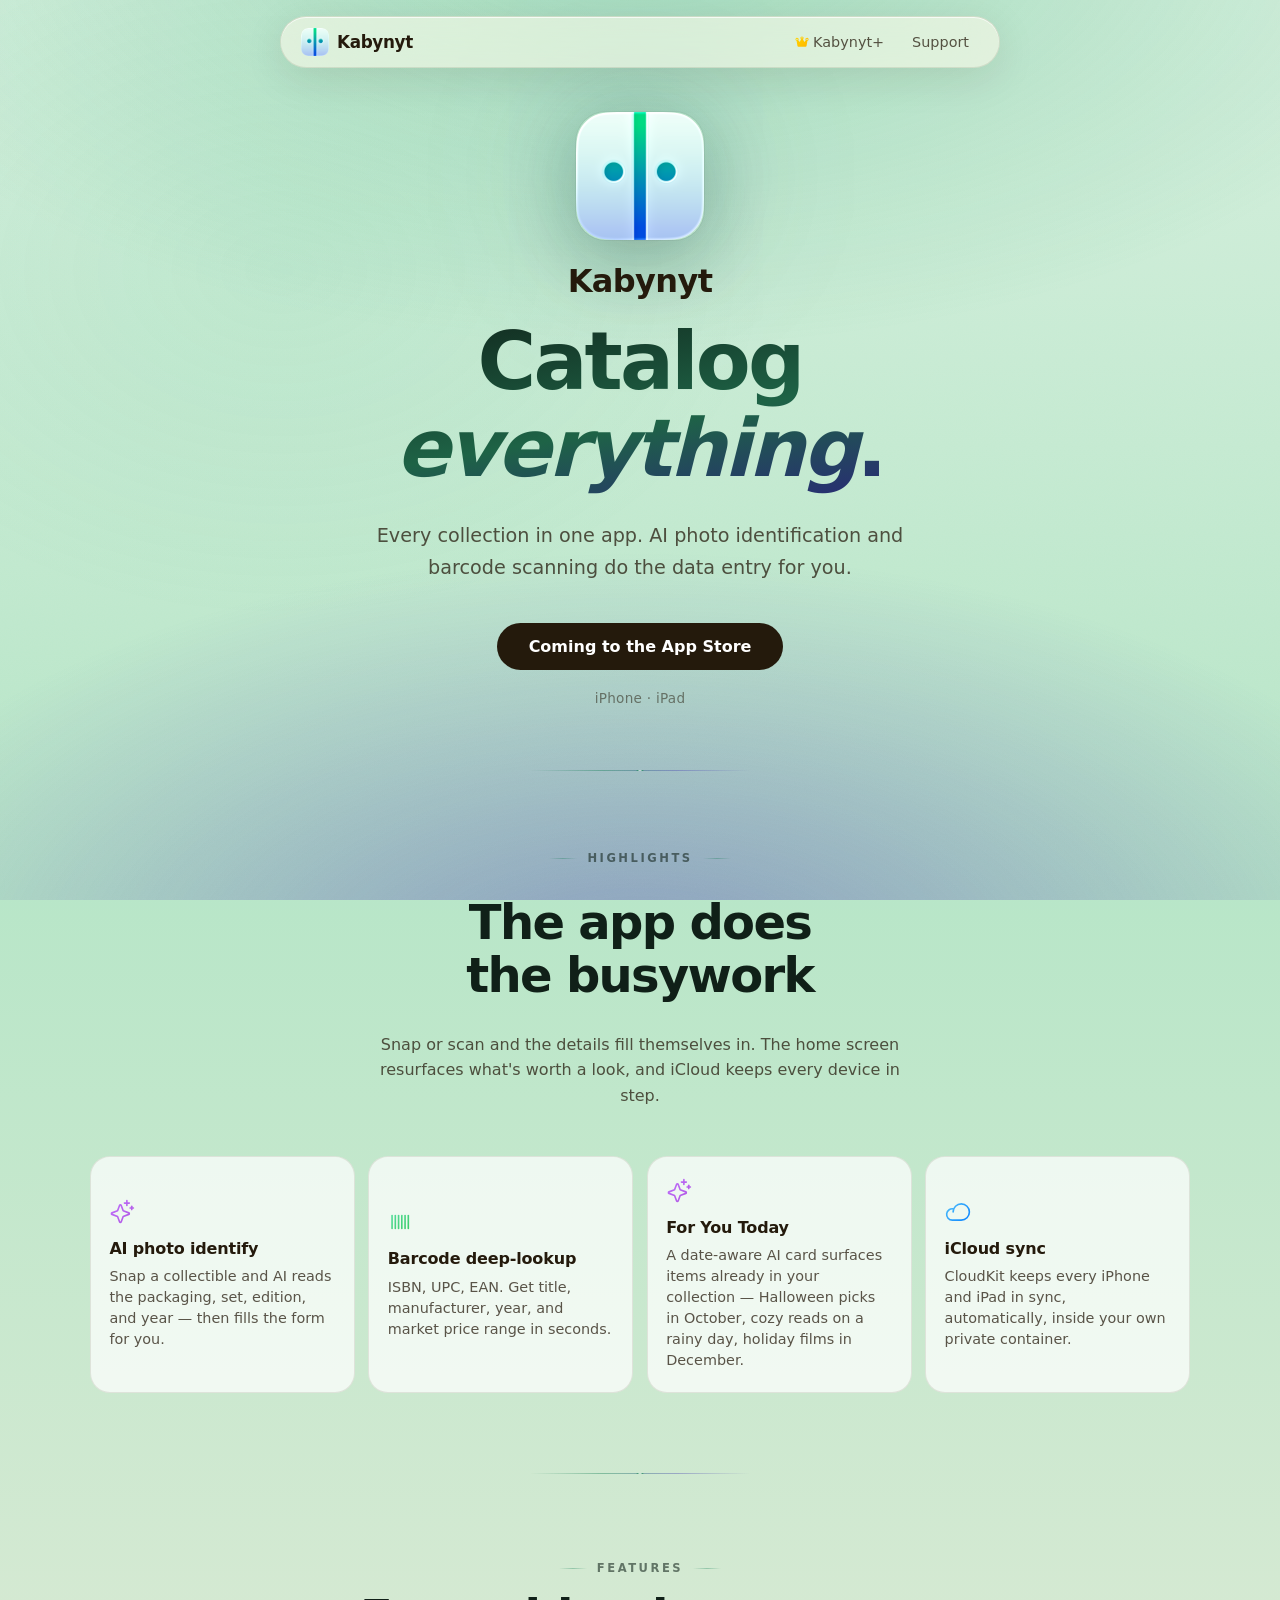
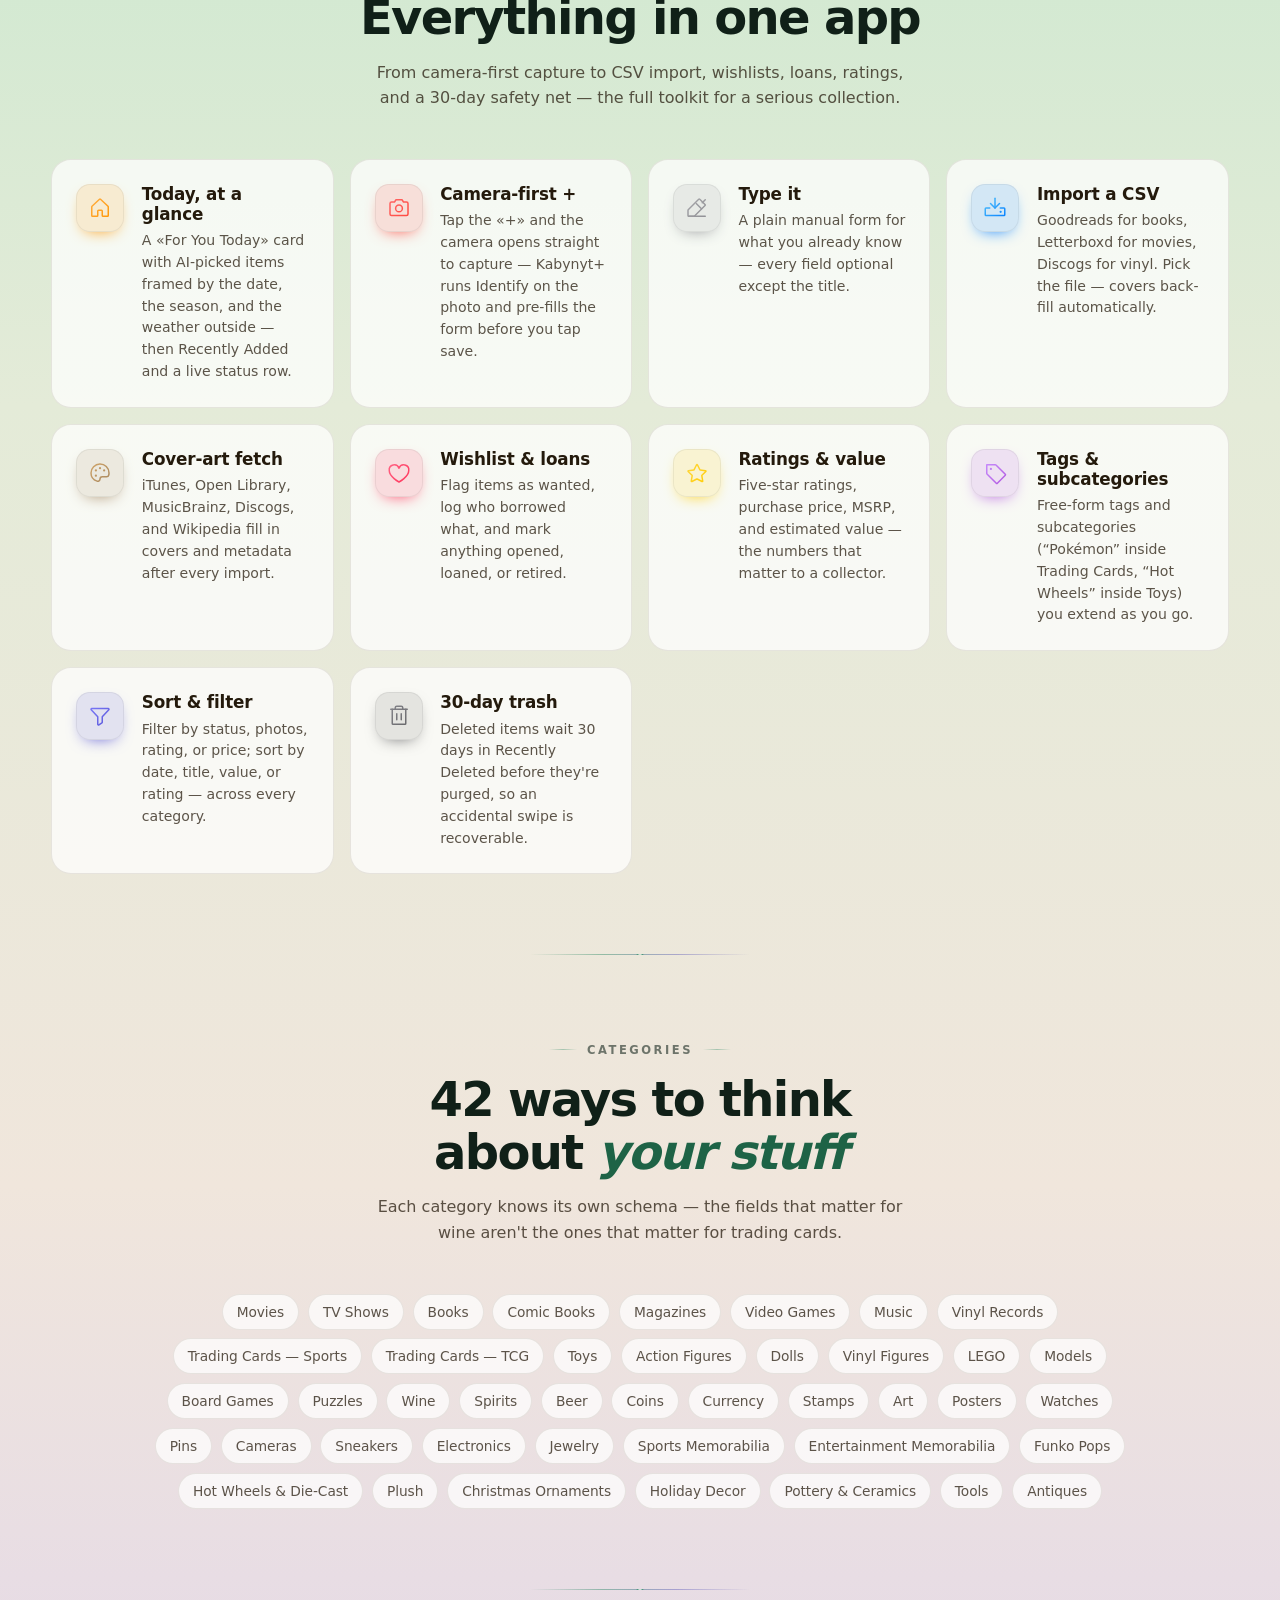
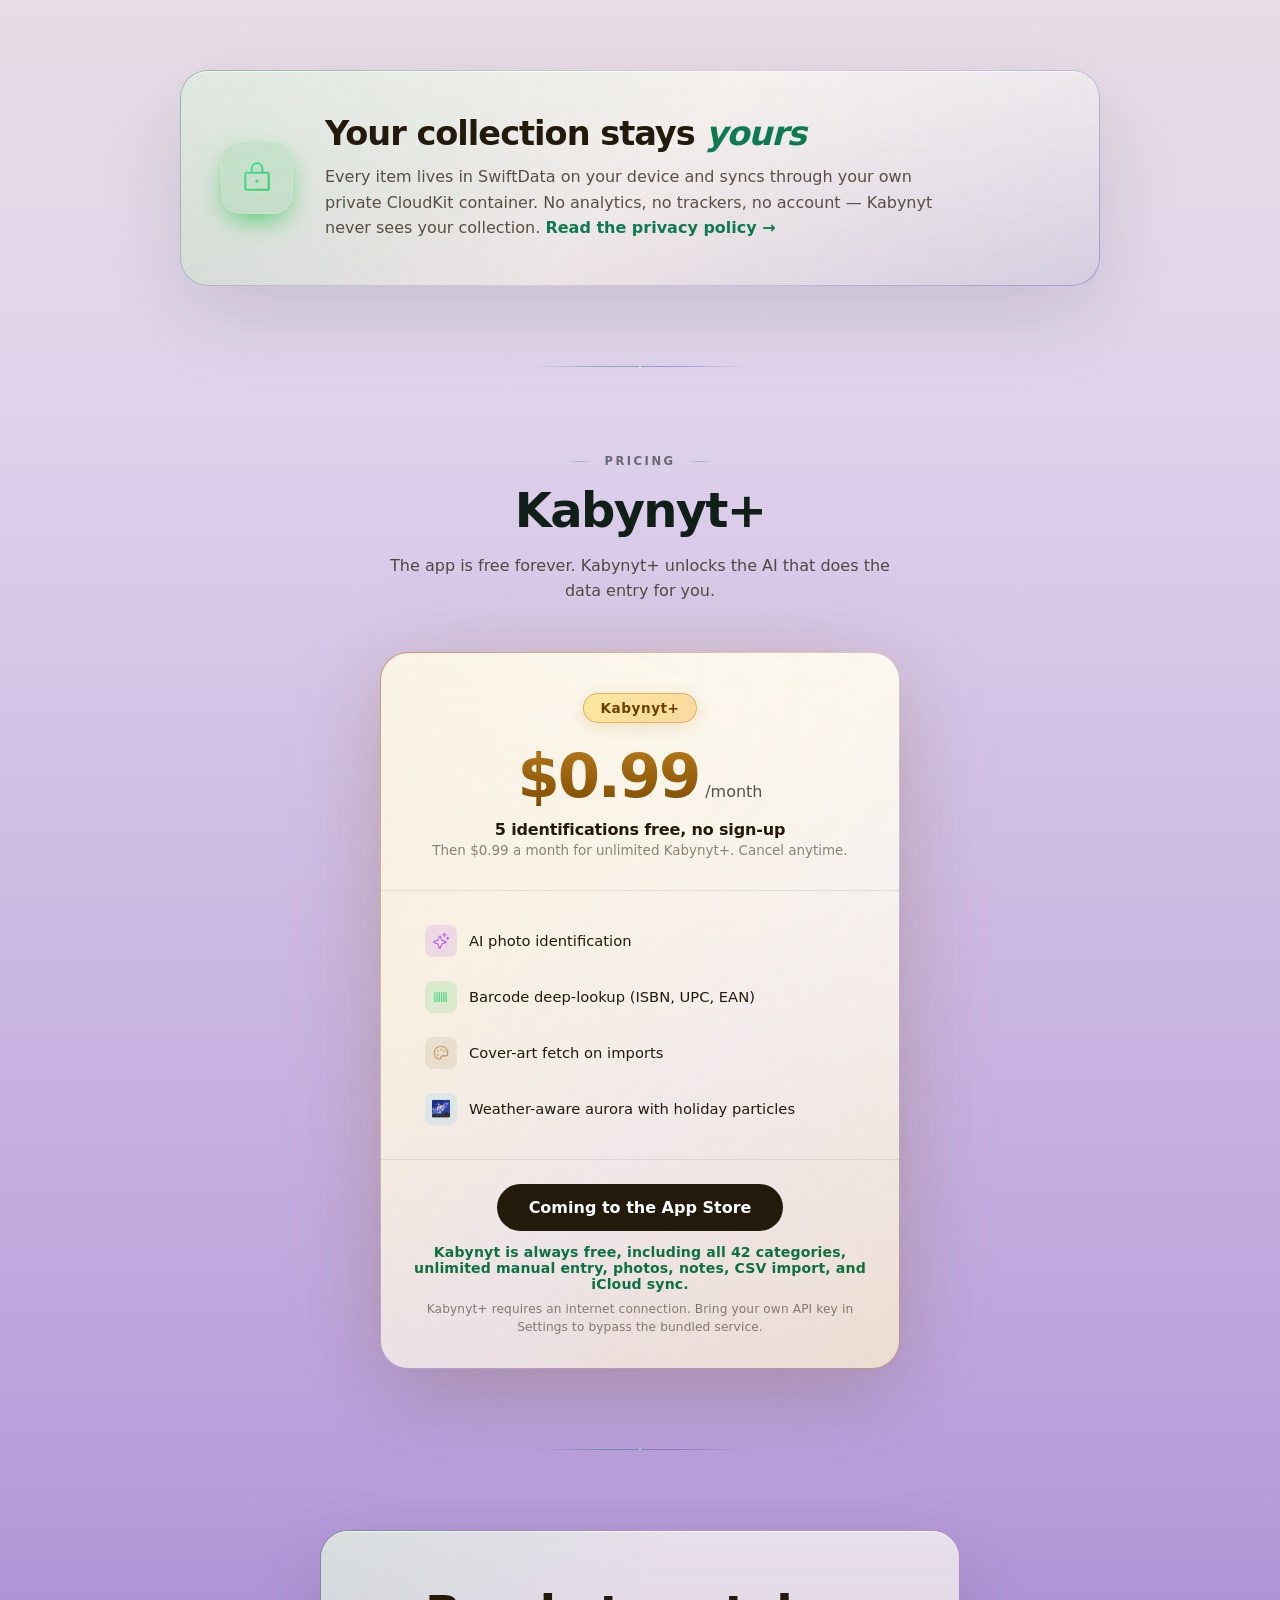
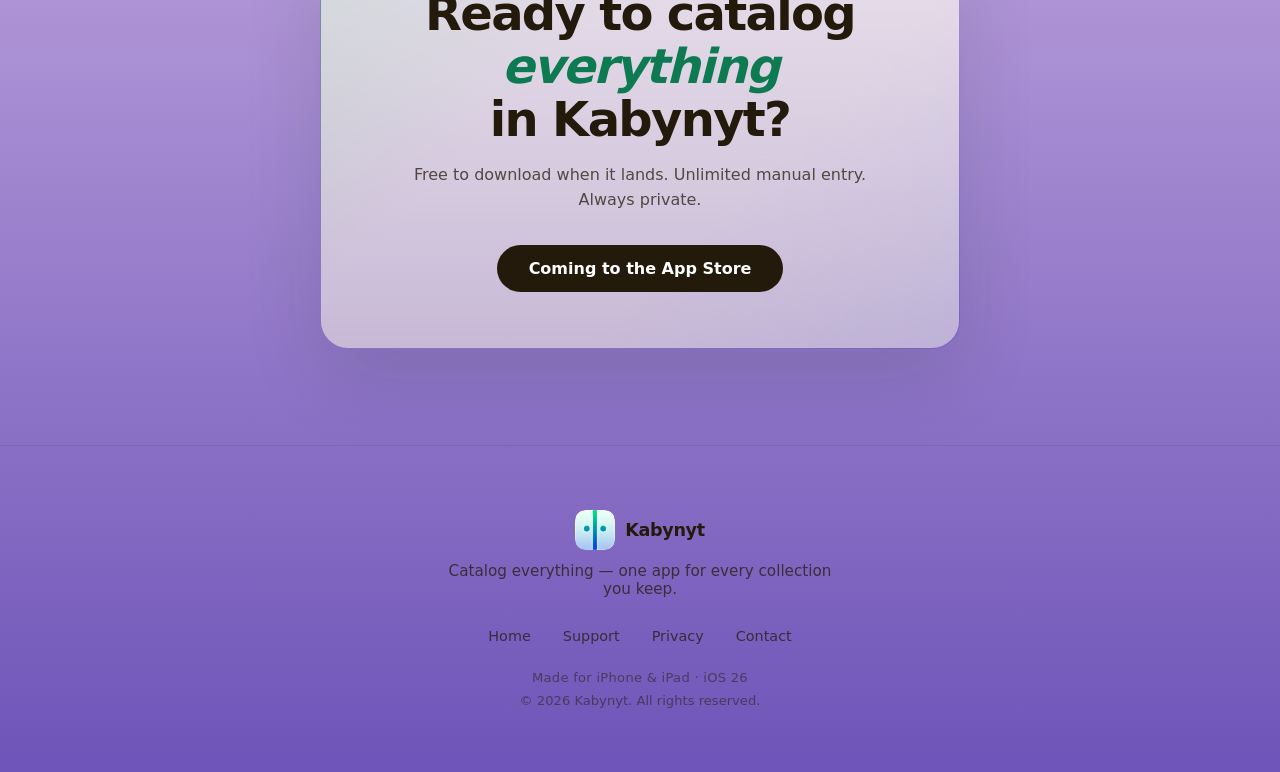
==== commit b1bf5664: "Tighten landing + support copy; fix stale "Pick of the Day" Eight fact-verified copy refinements acr" ====
--- a/index.html
+++ b/index.html
@@ -27,7 +27,7 @@
     <link rel="manifest" href="/manifest.json">
     <meta name="referrer" content="strict-origin-when-cross-origin">
 
-    <link rel="stylesheet" href="/styles.css?v=6">
+    <link rel="stylesheet" href="/styles.css?v=7">
     <script type="application/ld+json">
     {
         "@context": "https://schema.org",
@@ -110,7 +110,7 @@
             <div class="glass wn-card fade-up" style="--i:0">
                 <span class="wn-icon" style="--c:#af52de" aria-hidden="true">✨</span>
                 <h3>AI photo identify</h3>
-                <p>Snap a collectible and AI reads packaging, set, edition, and year &mdash; then fills the form.</p>
+                <p>Snap a collectible and AI reads the packaging, set, edition, and year &mdash; then fills the form for you.</p>
             </div>
             <div class="glass wn-card fade-up" style="--i:1">
                 <span class="wn-icon" style="--c:#34c759" aria-hidden="true">📊</span>
@@ -120,12 +120,12 @@
             <div class="glass wn-card fade-up" style="--i:2">
                 <span class="wn-icon" style="--c:#af52de" aria-hidden="true">✨</span>
                 <h3>For You Today</h3>
-                <p>A date-aware AI card surfaces items from your collection &mdash; Halloween picks in October, cozy reads on a rainy day, holiday films in December.</p>
+                <p>A date-aware AI card surfaces items already in your collection &mdash; Halloween picks in October, cozy reads on a rainy day, holiday films in December.</p>
             </div>
             <div class="glass wn-card fade-up" style="--i:3">
                 <span class="wn-icon" style="--c:#5ac8fa" aria-hidden="true">☁️</span>
                 <h3>iCloud sync</h3>
-                <p>CloudKit keeps every iPhone and iPad in sync, automatically, in your private container.</p>
+                <p>CloudKit keeps every iPhone and iPad in sync, automatically, inside your own private container.</p>
             </div>
         </div>
     </div>
@@ -160,7 +160,7 @@
                 <span class="feature-icon" style="--c:#8e8e93;--bg:rgba(142,142,147,.14)" aria-hidden="true">✏️</span>
                 <div class="feature-text">
                     <h3>Type it</h3>
-                    <p>A plain manual form when you'd rather just enter what you know &mdash; every field optional except the title.</p>
+                    <p>A plain manual form for what you already know &mdash; every field optional except the title.</p>
                 </div>
             </div>
             <div class="glass feature-card fade-up" style="--i:3">
@@ -174,7 +174,7 @@
                 <span class="feature-icon" style="--c:#a2845e;--bg:rgba(162,132,94,.14)" aria-hidden="true">🎨</span>
                 <div class="feature-text">
                     <h3>Cover-art fetch</h3>
-                    <p>iTunes, Open Library, MusicBrainz, Discogs, and Wikipedia fill in covers and metadata after import.</p>
+                    <p>iTunes, Open Library, MusicBrainz, Discogs, and Wikipedia fill in covers and metadata after every import.</p>
                 </div>
             </div>
             <div class="glass feature-card fade-up" style="--i:5">
@@ -327,7 +327,7 @@
     <div class="wrap">
         <div class="cta-panel fade-up">
             <h2>Ready to catalog <em>everything</em> in Kabynyt?</h2>
-            <p>Free to download. Unlimited manual entry. Always private.</p>
+            <p>Free to download when it lands. Unlimited manual entry. Always private.</p>
             <span class="glass-btn" role="text" aria-label="Coming soon to the App Store">Coming to the App Store</span>
         </div>
     </div>
